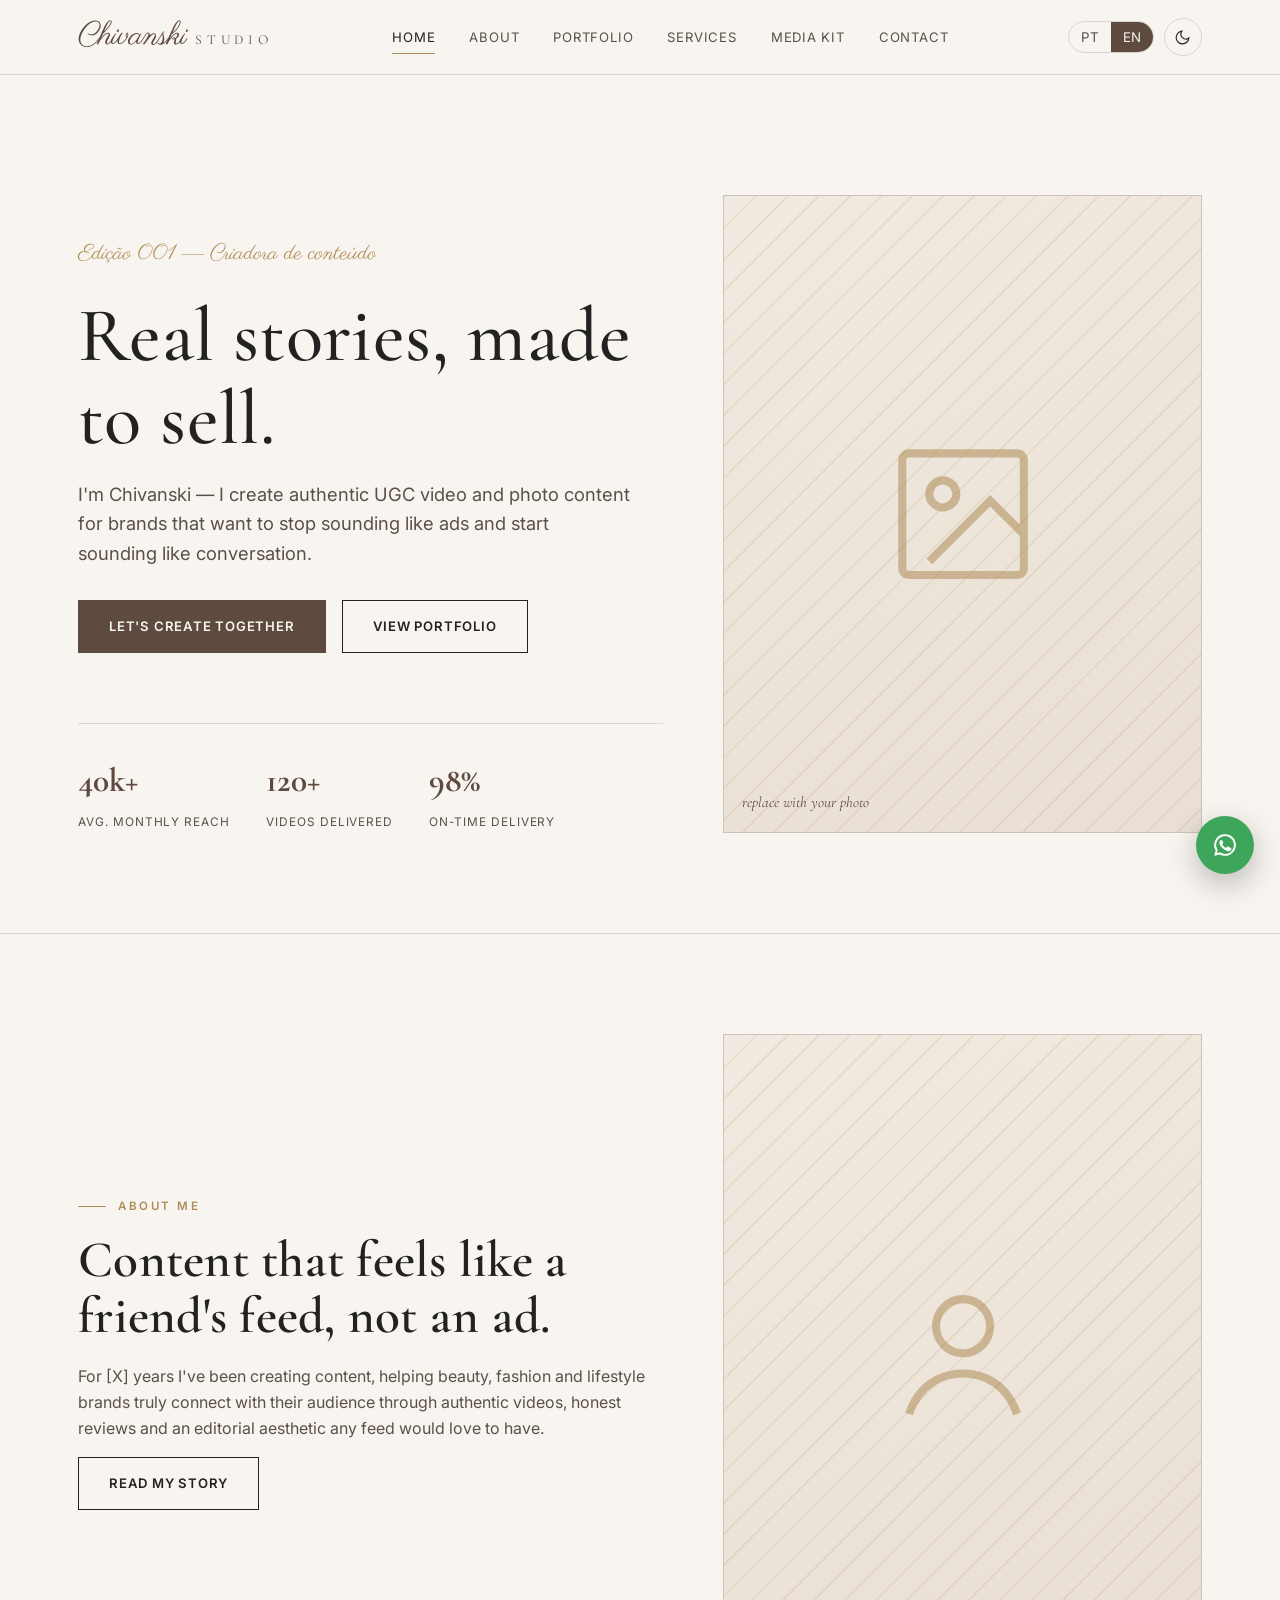
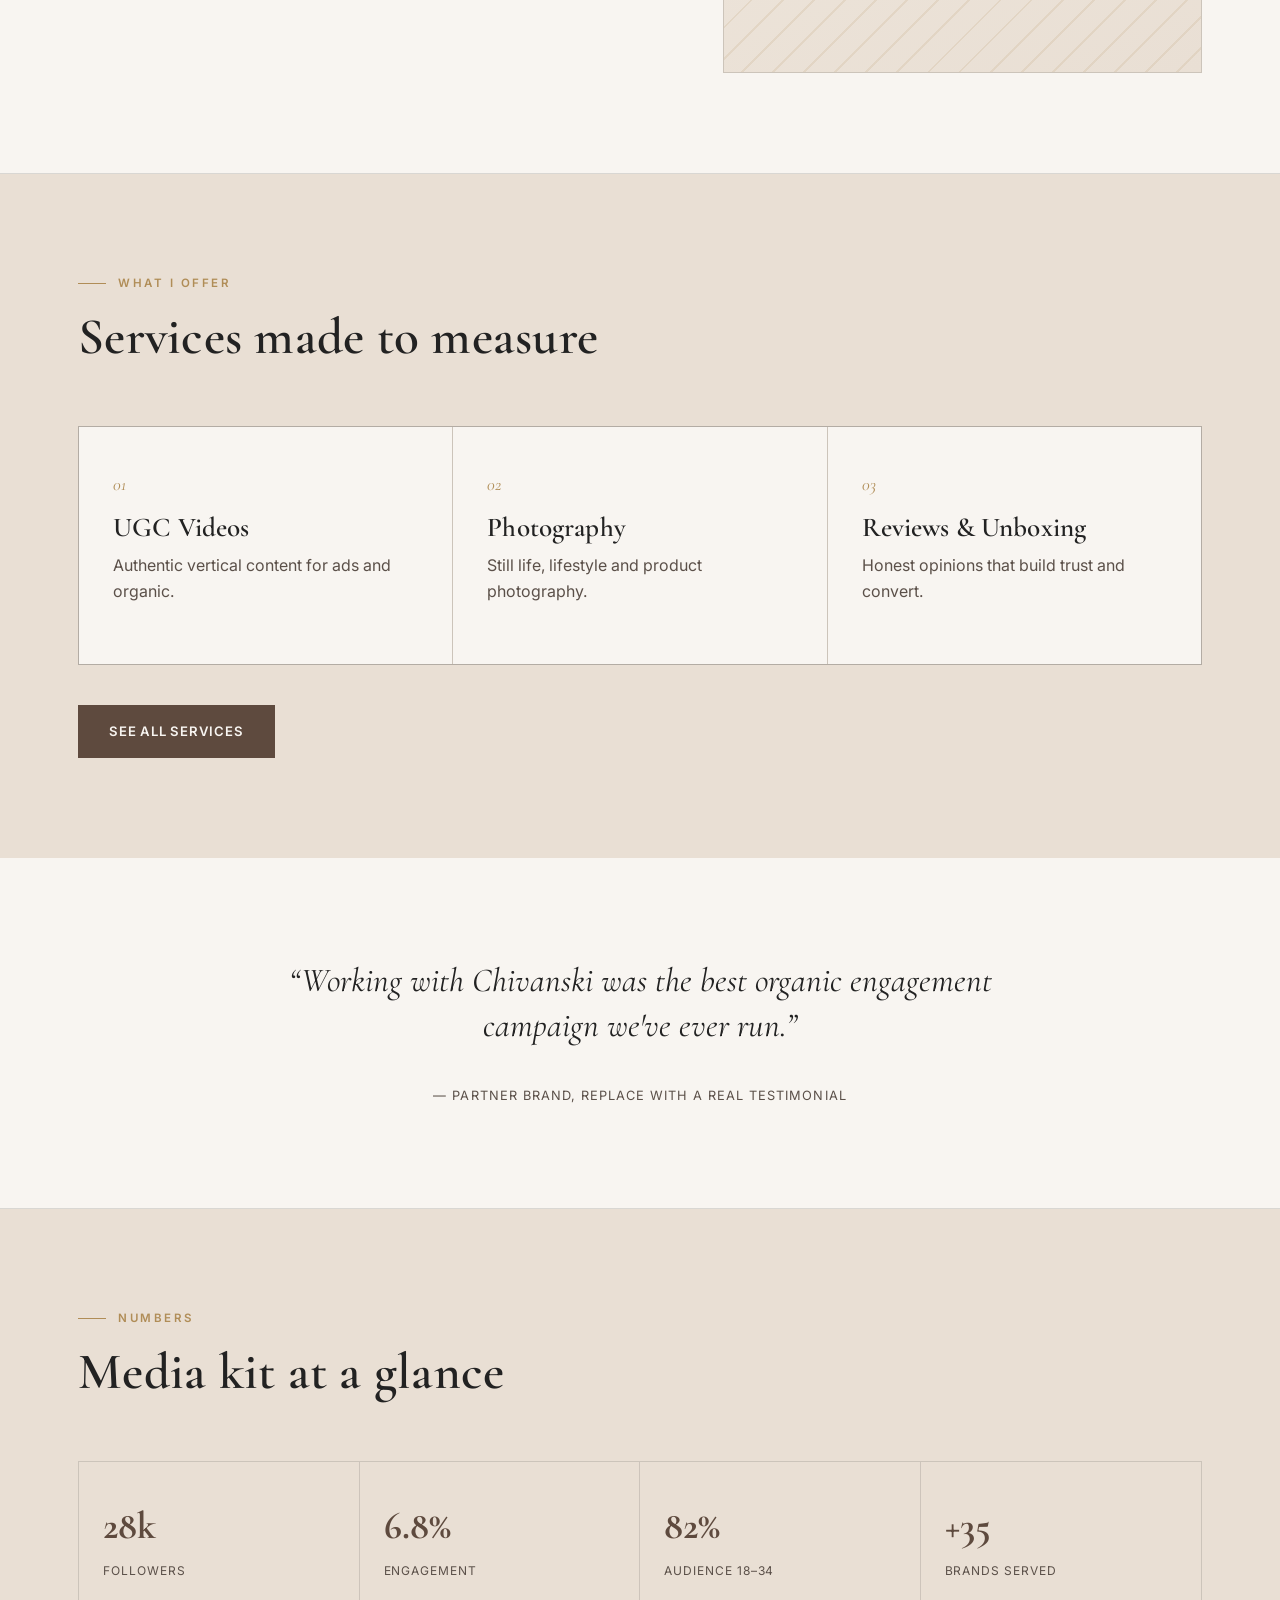
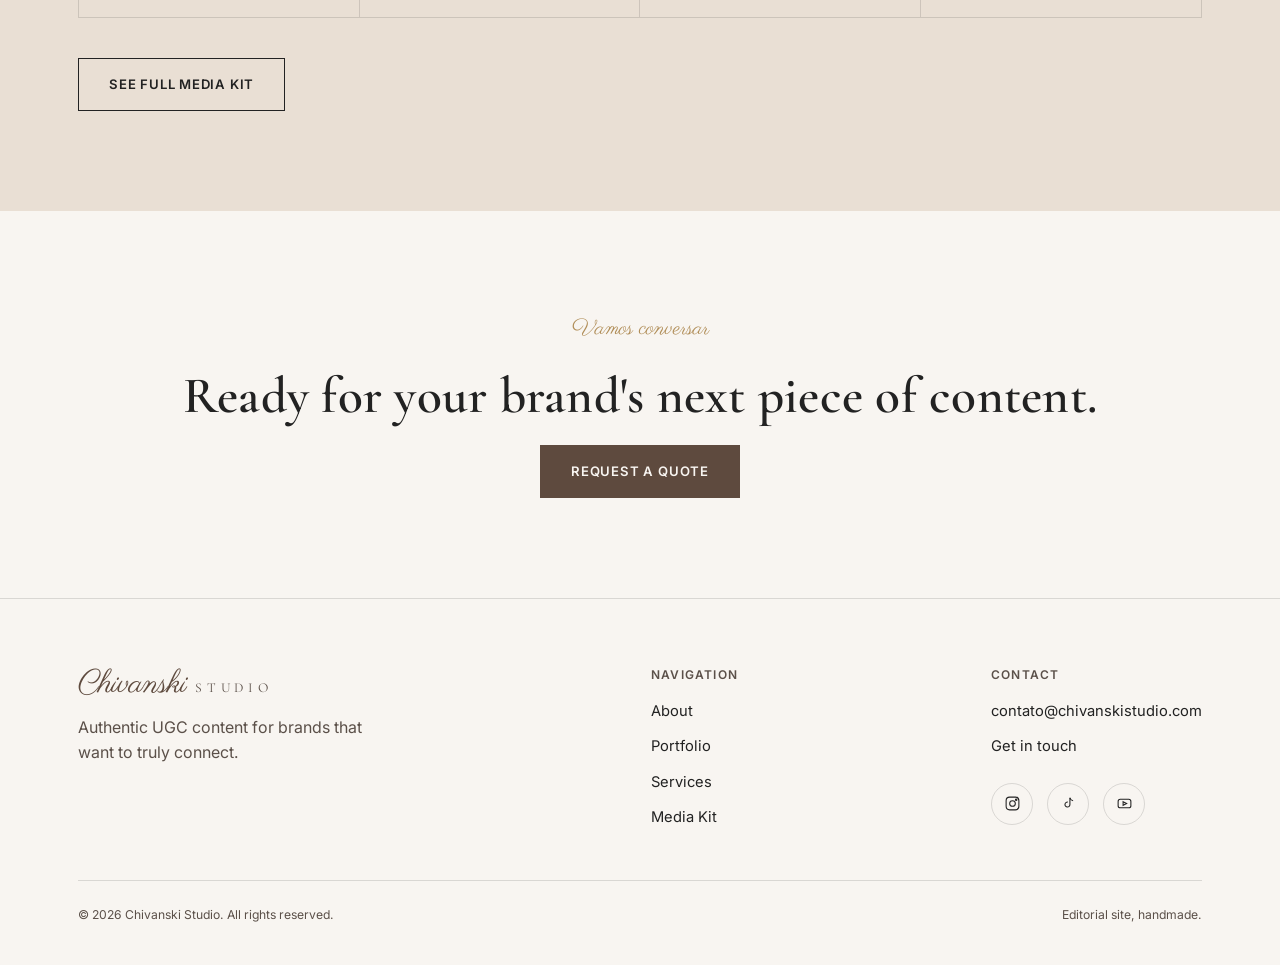
==== index.html @ 73b82c9f "mudanças" ====
<!DOCTYPE html>
<html lang="pt-BR">
<head>
<meta charset="UTF-8">
<meta name="viewport" content="width=device-width, initial-scale=1.0">
<title>Chivanski Studio — Conteúdo UGC autêntico para marcas</title>
<meta name="description" content="Chivanski Studio cria conteúdo UGC autêntico — vídeos, fotos e reviews — para marcas que querem se conectar de verdade com sua audiência.">
<meta name="theme-color" content="#5E4A3E">
<meta property="og:title" content="Chivanski Studio — Conteúdo UGC autêntico">
<meta property="og:description" content="Vídeos, fotos e reviews criados por Chivanski para marcas que querem autenticidade.">
<meta property="og:type" content="website">
<link rel="icon" href="data:,">
<link rel="preconnect" href="https://fonts.googleapis.com">
<link rel="stylesheet" href="css/style.css">
</head>
<body>

<header class="masthead">
  <div class="masthead-inner">
    <a href="index.html" class="logo">
      <span class="logo-script">Chivanski</span>
      <span class="logo-studio">Studio</span>
    </a>
    <nav class="nav-toc" aria-label="Navegação principal">
      <a href="index.html" aria-current="page" data-pt="Início" data-en="Home">Início</a>
      <a href="about.html" data-pt="Sobre" data-en="About">Sobre</a>
      <a href="portfolio.html" data-pt="Portfólio" data-en="Portfolio">Portfólio</a>
      <a href="services.html" data-pt="Serviços" data-en="Services">Serviços</a>
      <a href="media-kit.html" data-pt="Media Kit" data-en="Media Kit">Media Kit</a>
      <a href="contact.html" data-pt="Contato" data-en="Contact">Contato</a>
    </nav>
    <div class="nav-controls">
      <div class="lang-switch" aria-label="Idioma">
        <button data-lang="pt" class="active">PT</button>
        <button data-lang="en">EN</button>
      </div>
      <button class="icon-btn" data-theme-toggle aria-label="Alternar tema claro/escuro">
        <svg class="moon" viewBox="0 0 24 24" fill="none" stroke="currentColor" stroke-width="1.6"><path d="M21 12.8A9 9 0 1 1 11.2 3a7 7 0 0 0 9.8 9.8Z"/></svg>
        <svg class="sun" viewBox="0 0 24 24" fill="none" stroke="currentColor" stroke-width="1.6"><circle cx="12" cy="12" r="4.5"/><path d="M12 2v3M12 19v3M4.2 4.2l2.1 2.1M17.7 17.7l2.1 2.1M2 12h3M19 12h3M4.2 19.8l2.1-2.1M17.7 6.3l2.1-2.1"/></svg>
      </button>
      <button class="nav-burger" data-nav-burger aria-label="Abrir menu">
        <svg viewBox="0 0 24 24" fill="none" stroke="currentColor" stroke-width="1.8"><path d="M3 6h18M3 12h18M3 18h18"/></svg>
      </button>
    </div>
  </div>
</header>

<main>

  <!-- HERO -->
  <section class="hero">
    <div class="container hero-grid">
      <div>
        <p class="hero-kicker">Edição 001 — Criadora de conteúdo</p>
        <h1 data-pt="Histórias reais, feitas para vender." data-en="Real stories, made to sell.">Histórias reais,<br>feitas para vender.</h1>
        <p class="hero-lede" data-pt="Sou Chivanski — crio conteúdo UGC autêntico em vídeo e foto para marcas que querem parar de parecer propaganda e começar a parecer conversa." data-en="I'm Chivanski — I create authentic UGC video and photo content for brands that want to stop sounding like ads and start sounding like conversation.">Sou Chivanski — crio conteúdo UGC autêntico em vídeo e foto para marcas que querem parar de parecer propaganda e começar a parecer conversa.</p>
        <div class="hero-actions">
          <a href="contact.html" class="btn btn-primary" data-pt="Vamos criar juntos" data-en="Let's create together">Vamos criar juntos</a>
          <a href="portfolio.html" class="btn btn-ghost" data-pt="Ver portfólio" data-en="View portfolio">Ver portfólio</a>
        </div>
        <div class="hero-stats">
          <div><strong>40k+</strong><span data-pt="Alcance médio/mês" data-en="Avg. monthly reach">Alcance médio/mês</span></div>
          <div><strong>120+</strong><span data-pt="Vídeos entregues" data-en="Videos delivered">Vídeos entregues</span></div>
          <div><strong>98%</strong><span data-pt="Entregas no prazo" data-en="On-time delivery">Entregas no prazo</span></div>
        </div>
      </div>
      <div class="hero-frame reveal">
        <div class="placeholder-art">
          <svg viewBox="0 0 24 24" fill="none" stroke="currentColor" stroke-width="1.2"><rect x="3" y="3" width="18" height="18" rx="1"/><circle cx="9" cy="9" r="2"/><path d="m21 15-5-5-9 9"/></svg>
        </div>
        <span class="frame-tag" data-pt="substitua por sua foto" data-en="replace with your photo">substitua por sua foto</span>
      </div>
    </div>
  </section>

  <hr class="divider">

  <!-- SOBRE TEASER -->
  <section>
    <div class="container hero-grid" style="align-items:center;">
      <div class="hero-frame reveal" style="order:2;">
        <div class="placeholder-art">
          <svg viewBox="0 0 24 24" fill="none" stroke="currentColor" stroke-width="1.2"><circle cx="12" cy="8" r="4"/><path d="M4 21c1.5-4.5 5-6 8-6s6.5 1.5 8 6"/></svg>
        </div>
      </div>
      <div class="reveal">
        <p class="eyebrow" data-pt="Sobre mim" data-en="About me">Sobre mim</p>
        <h2 data-pt="Conteúdo que parece feed de amiga, não anúncio." data-en="Content that feels like a friend's feed, not an ad.">Conteúdo que parece<br>feed de amiga, não anúncio.</h2>
        <p data-pt="Há [X] anos criando conteúdo, já ajudei marcas de beleza, moda e lifestyle a se conectarem de verdade com sua audiência através de vídeos autênticos, review sincero e uma estética editorial que qualquer feed adoraria ter." data-en="For [X] years I've been creating content, helping beauty, fashion and lifestyle brands truly connect with their audience through authentic videos, honest reviews and an editorial aesthetic any feed would love to have.">Há [X] anos criando conteúdo, já ajudei marcas de beleza, moda e lifestyle a se conectarem de verdade com sua audiência através de vídeos autênticos, review sincero e uma estética editorial que qualquer feed adoraria ter.</p>
        <a href="about.html" class="btn btn-ghost" data-pt="Conheça minha história" data-en="Read my story">Conheça minha história</a>
      </div>
    </div>
  </section>

  <hr class="divider">

  <!-- SERVICES TEASER -->
  <section class="bg-surface">
    <div class="container">
      <div class="section-head reveal">
        <p class="eyebrow" data-pt="O que eu ofereço" data-en="What I offer">O que eu ofereço</p>
        <h2 data-pt="Serviços feitos sob medida" data-en="Services made to measure">Serviços feitos sob medida</h2>
      </div>
      <div class="grid-3 reveal">
        <div class="service-card">
          <span class="service-num">01</span>
          <h3 data-pt="Vídeos UGC" data-en="UGC Videos">Vídeos UGC</h3>
          <p data-pt="Conteúdo vertical autêntico para ads e orgânico." data-en="Authentic vertical content for ads and organic.">Conteúdo vertical autêntico para ads e orgânico.</p>
        </div>
        <div class="service-card">
          <span class="service-num">02</span>
          <h3 data-pt="Fotografia" data-en="Photography">Fotografia</h3>
          <p data-pt="Still life, lifestyle e still de produto." data-en="Still life, lifestyle and product photography.">Still life, lifestyle e still de produto.</p>
        </div>
        <div class="service-card">
          <span class="service-num">03</span>
          <h3 data-pt="Reviews & Unboxing" data-en="Reviews & Unboxing">Reviews & Unboxing</h3>
          <p data-pt="Opinião sincera que gera confiança e conversão." data-en="Honest opinions that build trust and convert.">Opinião sincera que gera confiança e conversão.</p>
        </div>
      </div>
      <div style="margin-top:40px;">
        <a href="services.html" class="btn btn-primary" data-pt="Ver todos os serviços" data-en="See all services">Ver todos os serviços</a>
      </div>
    </div>
  </section>

  <!-- PULL QUOTE -->
  <section>
    <div class="container pull-quote reveal">
      <p data-pt="“Trabalhar com a Chivanski foi a campanha com melhor engajamento orgânico que já tivemos.”" data-en="“Working with Chivanski was the best organic engagement campaign we've ever run.”">"Trabalhar com a Chivanski foi a campanha com melhor engajamento orgânico que já tivemos."</p>
      <cite data-pt="— Marca parceira, substituir por depoimento real" data-en="— Partner brand, replace with a real testimonial">— Marca parceira, substituir por depoimento real</cite>
    </div>
  </section>

  <hr class="divider">

  <!-- MEDIA KIT TEASER -->
  <section class="bg-surface">
    <div class="container">
      <div class="section-head reveal">
        <p class="eyebrow" data-pt="Números" data-en="Numbers">Números</p>
        <h2 data-pt="Media kit em resumo" data-en="Media kit at a glance">Media kit em resumo</h2>
      </div>
      <div class="stat-strip reveal">
        <div><strong>28k</strong><span data-pt="Seguidores" data-en="Followers">Seguidores</span></div>
        <div><strong>6.8%</strong><span data-pt="Engajamento" data-en="Engagement">Engajamento</span></div>
        <div><strong>82%</strong><span data-pt="Audiência 18–34" data-en="Audience 18–34">Audiência 18–34</span></div>
        <div><strong>+35</strong><span data-pt="Marcas atendidas" data-en="Brands served">Marcas atendidas</span></div>
      </div>
      <div style="margin-top:40px;">
        <a href="media-kit.html" class="btn btn-ghost" data-pt="Ver media kit completo" data-en="See full media kit">Ver media kit completo</a>
      </div>
    </div>
  </section>

  <!-- CTA FINAL -->
  <section>
    <div class="container" style="text-align:center;">
      <p class="hero-kicker" style="justify-content:center;display:block;">Vamos conversar</p>
      <h2 data-pt="Pronta para o próximo conteúdo da sua marca." data-en="Ready for your brand's next piece of content.">Pronta para o próximo<br>conteúdo da sua marca.</h2>
      <a href="contact.html" class="btn btn-primary" data-pt="Solicitar orçamento" data-en="Request a quote">Solicitar orçamento</a>
    </div>
  </section>

</main>

<footer class="colophon">
  <div class="container">
    <div class="colophon-top">
      <div>
        <a href="index.html" class="logo">
          <span class="logo-script">Chivanski</span>
          <span class="logo-studio">Studio</span>
        </a>
        <p style="max-width:32ch;margin-top:14px;" data-pt="Conteúdo UGC autêntico para marcas que querem se conectar de verdade." data-en="Authentic UGC content for brands that want to truly connect.">Conteúdo UGC autêntico para marcas que querem se conectar de verdade.</p>
      </div>
      <div>
        <h4 data-pt="Navegação" data-en="Navigation">Navegação</h4>
        <ul class="colophon-links">
          <li><a href="about.html" data-pt="Sobre" data-en="About">Sobre</a></li>
          <li><a href="portfolio.html" data-pt="Portfólio" data-en="Portfolio">Portfólio</a></li>
          <li><a href="services.html" data-pt="Serviços" data-en="Services">Serviços</a></li>
          <li><a href="media-kit.html" data-pt="Media Kit" data-en="Media Kit">Media Kit</a></li>
        </ul>
      </div>
      <div>
        <h4 data-pt="Contato" data-en="Contact">Contato</h4>
        <ul class="colophon-links">
          <li><a href="mailto:contato@chivanskistudio.com">contato@chivanskistudio.com</a></li>
          <li><a href="contact.html" data-pt="Fale comigo" data-en="Get in touch">Fale comigo</a></li>
        </ul>
        <div class="social-row">
          <a href="#" aria-label="Instagram" data-pt-placeholder="" ><svg viewBox="0 0 24 24" fill="none" stroke="currentColor" stroke-width="1.5"><rect x="3" y="3" width="18" height="18" rx="5"/><circle cx="12" cy="12" r="4"/><circle cx="17.2" cy="6.8" r="1"/></svg></a>
          <a href="#" aria-label="TikTok"><svg viewBox="0 0 24 24" fill="none" stroke="currentColor" stroke-width="1.5"><path d="M14 4v9.5a3.5 3.5 0 1 1-3-3.46"/><path d="M14 4c.6 2.2 2.3 3.7 4.5 4"/></svg></a>
          <a href="#" aria-label="YouTube"><svg viewBox="0 0 24 24" fill="none" stroke="currentColor" stroke-width="1.5"><rect x="3" y="6" width="18" height="12" rx="3"/><path d="m10 9.5 5 2.5-5 2.5Z"/></svg></a>
        </div>
      </div>
    </div>
    <div class="colophon-bottom">
      <span>© <span data-year>2026</span> Chivanski Studio. <span data-pt="Todos os direitos reservados." data-en="All rights reserved.">Todos os direitos reservados.</span></span>
      <span data-pt="Site editorial, feito à mão." data-en="Editorial site, handmade.">Site editorial, feito à mão.</span>
    </div>
  </div>
</footer>

<a class="wa-float" href="https://wa.me/5500000000000?text=Oi%20Chivanski!%20Vim%20do%20seu%20site%20e%20quero%20conversar%20sobre%20um%20projeto." target="_blank" rel="noopener" aria-label="WhatsApp">
  <svg viewBox="0 0 24 24" fill="currentColor"><path d="M12 2a10 10 0 0 0-8.6 15.1L2 22l5.1-1.3A10 10 0 1 0 12 2Zm0 18.2a8.2 8.2 0 0 1-4.2-1.2l-.3-.2-3 .8.8-2.9-.2-.3A8.2 8.2 0 1 1 12 20.2Zm4.5-6.1c-.2-.1-1.5-.7-1.7-.8-.2-.1-.4-.1-.6.1-.2.2-.6.8-.8 1-.1.2-.3.2-.6.1-.2-.1-1-.4-1.9-1.2-.7-.6-1.2-1.4-1.3-1.6-.1-.2 0-.4.1-.5.1-.1.2-.3.4-.4.1-.2.2-.3.2-.5.1-.2 0-.4 0-.5s-.6-1.4-.8-1.9c-.2-.5-.4-.4-.6-.4h-.5c-.2 0-.5.1-.7.3-.2.2-.9.9-.9 2.2s1 2.6 1.1 2.7c.1.2 2 3 4.7 4.2.7.3 1.2.5 1.6.6.7.2 1.3.2 1.8.1.5-.1 1.5-.6 1.7-1.2.2-.6.2-1.1.2-1.2-.1-.1-.3-.2-.5-.3Z"/></svg>
</a>

<script src="js/script.js"></script>
</body>
</html>
---- css/style.css ----
/* =========================================================
   CHIVANSKI STUDIO — Design System
   Editorial magazine aesthetic for a UGC creator portfolio
   ========================================================= */

@import url('https://fonts.googleapis.com/css2?family=Cormorant+Garamond:ital,wght@0,400;0,500;0,600;1,400;1,500&family=Inter:wght@400;500;600&family=Parisienne&display=swap');

:root{
  /* ---- Color tokens (light / default) ---- */
  --bg: #F8F5F1;
  --surface: #E9DFD4;
  --surface-2: #F1EAE0;
  --ink: #222222;
  --ink-soft: #5B5049;
  --brand: #5E4A3E;
  --accent: #B08D57;
  --accent-soft: rgba(176,141,87,.14);
  --line: rgba(34,34,34,.14);
  --shadow: 0 20px 60px rgba(34,24,15,.12);

  /* ---- Type ---- */
  --font-display: 'Cormorant Garamond', Georgia, serif;
  --font-body: 'Inter', -apple-system, sans-serif;
  --font-script: 'Parisienne', cursive;

  --radius: 2px;
  --container: 1180px;
}

[data-theme="dark"]{
  --bg: #1B1512;
  --surface: #271F1A;
  --surface-2: #2E241E;
  --ink: #F1EAE1;
  --ink-soft: #C9BDB1;
  --brand: #E9DFD4;
  --accent: #C9A46B;
  --accent-soft: rgba(201,164,107,.16);
  --line: rgba(241,234,225,.14);
  --shadow: 0 20px 60px rgba(0,0,0,.4);
}

@media (prefers-color-scheme: dark){
  :root:not([data-theme="light"]):not([data-theme="dark"]){
    --bg: #1B1512;
    --surface: #271F1A;
    --surface-2: #2E241E;
    --ink: #F1EAE1;
    --ink-soft: #C9BDB1;
    --brand: #E9DFD4;
    --accent: #C9A46B;
    --accent-soft: rgba(201,164,107,.16);
    --line: rgba(241,234,225,.14);
    --shadow: 0 20px 60px rgba(0,0,0,.4);
  }
}

*{ box-sizing:border-box; }
html{ scroll-behavior:smooth; }
body{
  margin:0;
  background:var(--bg);
  color:var(--ink);
  font-family:var(--font-body);
  font-size:16px;
  line-height:1.6;
  transition:background .4s ease, color .4s ease;
  -webkit-font-smoothing:antialiased;
}

img{ max-width:100%; display:block; }
a{ color:inherit; }
button{ font-family:inherit; }

.container{
  max-width:var(--container);
  margin:0 auto;
  padding:0 28px;
}

/* ---- Reduced motion ---- */
@media (prefers-reduced-motion: reduce){
  *{ animation-duration:.001ms !important; animation-iteration-count:1 !important; transition-duration:.001ms !important; scroll-behavior:auto !important; }
}

/* =============== Typography =============== */
h1,h2,h3,h4{
  font-family:var(--font-display);
  font-weight:600;
  line-height:1.08;
  margin:0 0 .4em;
  letter-spacing:.005em;
}
h1{ font-size:clamp(2.6rem,6vw,5.2rem); font-weight:500; }
h2{ font-size:clamp(2rem,4vw,3.2rem); }
h3{ font-size:clamp(1.3rem,2.4vw,1.7rem); }
p{ margin:0 0 1em; color:var(--ink-soft); }
.eyebrow{
  display:flex; align-items:center; gap:12px;
  font-family:var(--font-body);
  font-size:.72rem;
  letter-spacing:.22em;
  text-transform:uppercase;
  color:var(--accent);
  font-weight:600;
  margin-bottom:18px;
}
.eyebrow::before{ content:""; width:28px; height:1px; background:var(--accent); }
.folio{
  font-family:var(--font-display);
  font-style:italic;
  color:var(--ink-soft);
  font-size:1rem;
}

/* =============== Masthead / Header =============== */
.masthead{
  position:sticky; top:0; z-index:100;
  background:color-mix(in srgb, var(--bg) 88%, transparent);
  backdrop-filter:blur(10px);
  border-bottom:1px solid var(--line);
}
.masthead-inner{
  display:flex; align-items:center; justify-content:space-between;
  padding:18px 28px;
  max-width:var(--container); margin:0 auto;
}
.logo{
  display:flex; align-items:baseline; gap:8px; text-decoration:none; color:var(--ink);
}
.logo-script{ font-family:var(--font-script); font-size:2rem; color:var(--brand); line-height:1; }
.logo-studio{ font-family:var(--font-display); font-size:.85rem; letter-spacing:.35em; text-transform:uppercase; color:var(--ink-soft); }

.nav-toc{ display:flex; align-items:center; gap:34px; }
.nav-toc a{
  text-decoration:none; font-size:.82rem; letter-spacing:.06em; text-transform:uppercase;
  color:var(--ink-soft); position:relative; padding:4px 0;
  transition:color .25s ease;
}
.nav-toc a::after{
  content:""; position:absolute; left:0; right:0; bottom:-2px; height:1px;
  background:var(--accent); transform:scaleX(0); transform-origin:left; transition:transform .3s ease;
}
.nav-toc a:hover, .nav-toc a[aria-current="page"]{ color:var(--ink); }
.nav-toc a:hover::after, .nav-toc a[aria-current="page"]::after{ transform:scaleX(1); }

.nav-controls{ display:flex; align-items:center; gap:10px; }
.icon-btn{
  width:38px; height:38px; border-radius:50%; border:1px solid var(--line);
  background:transparent; color:var(--ink); display:flex; align-items:center; justify-content:center;
  cursor:pointer; transition:border-color .25s ease, background .25s ease, transform .25s ease;
}
.icon-btn:hover{ border-color:var(--accent); transform:translateY(-1px); }
.icon-btn svg{ width:17px; height:17px; }
.icon-btn .sun{ display:none; }
[data-theme="dark"] .icon-btn .moon{ display:none; }
[data-theme="dark"] .icon-btn .sun{ display:block; }

.lang-switch{
  display:flex; border:1px solid var(--line); border-radius:20px; overflow:hidden; font-size:.72rem; letter-spacing:.08em;
}
.lang-switch button{
  border:none; background:transparent; color:var(--ink-soft); padding:7px 12px; cursor:pointer;
  transition:background .25s ease, color .25s ease;
}
.lang-switch button.active{ background:var(--brand); color:var(--bg); }

.nav-burger{ display:none; }

/* =============== Buttons =============== */
.btn{
  display:inline-flex; align-items:center; gap:10px;
  font-family:var(--font-body); font-size:.82rem; letter-spacing:.06em; text-transform:uppercase; font-weight:600;
  padding:15px 30px; text-decoration:none; cursor:pointer; border:1px solid transparent;
  transition:transform .3s ease, background .3s ease, color .3s ease, border-color .3s ease;
}
.btn-primary{ background:var(--brand); color:var(--bg); }
.btn-primary:hover{ transform:translateY(-2px); background:var(--accent); }
.btn-ghost{ border-color:var(--ink); color:var(--ink); }
.btn-ghost:hover{ border-color:var(--accent); color:var(--accent); transform:translateY(-2px); }

/* =============== Hero =============== */
.hero{
  position:relative;
  padding:120px 0 100px;
  overflow:hidden;
}
.hero-grid{
  display:grid; grid-template-columns:1.1fr .9fr; gap:60px; align-items:end;
}
.hero-kicker{ font-family:var(--font-script); font-size:1.4rem; color:var(--accent); }
.hero h1{ margin-bottom:.25em; }
.hero-lede{ font-size:1.15rem; max-width:46ch; }
.hero-actions{ display:flex; gap:16px; margin-top:32px; flex-wrap:wrap; }

.hero-frame{
  position:relative; aspect-ratio:3/4; background:var(--surface);
  border:1px solid var(--line);
  display:flex; align-items:center; justify-content:center;
  overflow:hidden;
}
.hero-frame .frame-tag{
  position:absolute; bottom:18px; left:18px; font-family:var(--font-display); font-style:italic; color:var(--ink-soft); font-size:.95rem;
}
.placeholder-art{
  width:100%; height:100%;
  background:
    repeating-linear-gradient(135deg, var(--accent-soft) 0 2px, transparent 2px 22px),
    linear-gradient(160deg, var(--surface-2), var(--surface));
  display:flex; align-items:center; justify-content:center;
  color:var(--accent);
}
.placeholder-art svg{ width:34%; height:34%; opacity:.55; }

.hero-stats{
  display:flex; gap:36px; margin-top:70px; padding-top:30px; border-top:1px solid var(--line);
}
.hero-stats div{ }
.hero-stats strong{ display:block; font-family:var(--font-display); font-size:2.1rem; color:var(--brand); }
.hero-stats span{ font-size:.74rem; letter-spacing:.08em; text-transform:uppercase; color:var(--ink-soft); }

/* =============== Sections =============== */
section{ padding:100px 0; }
.section-head{ max-width:640px; margin-bottom:60px; }
.divider{ border:none; border-top:1px solid var(--line); margin:0; }
.bg-surface{ background:var(--surface); }

/* =============== Reveal on scroll =============== */
.reveal{ opacity:0; transform:translateY(24px); transition:opacity .8s ease, transform .8s ease; }
.reveal.is-visible{ opacity:1; transform:translateY(0); }

/* =============== Cards / Services =============== */
.grid-3{ display:grid; grid-template-columns:repeat(3,1fr); gap:1px; background:var(--line); border:1px solid var(--line); }
.service-card{
  background:var(--bg); padding:44px 34px; transition:background .3s ease;
}
.service-card:hover{ background:var(--surface); }
.service-num{ font-family:var(--font-display); font-style:italic; color:var(--accent); font-size:1.1rem; }
.service-card h3{ margin-top:14px; }
.service-list{ list-style:none; padding:0; margin:18px 0 0; font-size:.88rem; color:var(--ink-soft); }
.service-list li{ padding:6px 0; border-top:1px solid var(--line); }
.service-list li:first-child{ border-top:none; }

/* =============== Gallery (video) =============== */
.gallery-grid{ display:grid; grid-template-columns:repeat(3,1fr); gap:24px; }
.gallery-item{
  position:relative; aspect-ratio:9/16; overflow:hidden; cursor:pointer; border:1px solid var(--line);
  background:var(--surface);
}
.gallery-item .placeholder-art{ transition:transform .6s ease; }
.gallery-item:hover .placeholder-art{ transform:scale(1.06); }
.play-btn{
  position:absolute; inset:0; margin:auto; width:56px; height:56px; border-radius:50%;
  background:color-mix(in srgb, var(--bg) 85%, transparent); border:1px solid var(--line);
  display:flex; align-items:center; justify-content:center; transition:transform .3s ease, background .3s ease;
}
.gallery-item:hover .play-btn{ transform:scale(1.1); background:var(--accent); color:var(--bg); border-color:var(--accent); }
.gallery-caption{
  position:absolute; left:0; right:0; bottom:0; padding:14px 16px;
  background:linear-gradient(to top, rgba(0,0,0,.55), transparent);
  color:#F8F5F1; font-size:.78rem; letter-spacing:.04em;
}

/* Video modal */
.modal{
  position:fixed; inset:0; background:rgba(20,15,12,.9); display:none; align-items:center; justify-content:center;
  z-index:1000; padding:24px;
}
.modal.is-open{ display:flex; }
.modal-inner{ width:min(420px,100%); aspect-ratio:9/16; background:#000; position:relative; }
.modal-inner iframe, .modal-inner video{ width:100%; height:100%; border:0; }
.modal-close{
  position:absolute; top:-46px; right:0; background:none; border:none; color:#F8F5F1; cursor:pointer;
  font-family:var(--font-body); font-size:.8rem; letter-spacing:.1em; text-transform:uppercase;
}

/* =============== Flipbook (Portfolio) =============== */
.flipbook-wrap{
  display:flex; flex-direction:column; align-items:center; gap:28px;
}
.flipbook-stage{
  position:relative; width:100%; max-width:920px; aspect-ratio:16/10.5;
  perspective:2400px;
}
.flip-page{
  position:absolute; inset:0; background:var(--surface); border:1px solid var(--line);
  display:grid; grid-template-columns:1fr 1fr;
  box-shadow:var(--shadow);
  backface-visibility:hidden;
  transform-origin:left center;
  transition:transform .9s cubic-bezier(.65,0,.35,1);
}
.flip-page.turned{ transform:rotateY(-180deg); }
.flip-page .page-side{ padding:44px; display:flex; flex-direction:column; justify-content:center; }
.flip-page .page-side.left{ border-right:1px solid var(--line); }
.flip-page .page-media{ height:100%; }
.page-eyebrow{ font-family:var(--font-display); font-style:italic; color:var(--accent); margin-bottom:10px; }
.page-num{ position:absolute; bottom:16px; font-family:var(--font-display); font-style:italic; color:var(--ink-soft); font-size:.85rem; }
.page-num.pn-left{ left:20px; } .page-num.pn-right{ right:20px; }

.flip-controls{ display:flex; align-items:center; gap:22px; }
.flip-controls button{
  width:44px; height:44px; border-radius:50%; border:1px solid var(--line); background:transparent; color:var(--ink);
  cursor:pointer; display:flex; align-items:center; justify-content:center; transition:.25s ease;
}
.flip-controls button:hover{ border-color:var(--accent); color:var(--accent); }
.flip-controls button:disabled{ opacity:.3; cursor:default; }
.flip-index{ font-family:var(--font-display); font-style:italic; color:var(--ink-soft); min-width:70px; text-align:center; }

.pdf-note{
  margin-top:10px; font-size:.82rem; color:var(--ink-soft); text-align:center; max-width:520px;
}

/* =============== Media Kit =============== */
.stat-strip{ display:grid; grid-template-columns:repeat(4,1fr); border:1px solid var(--line); }
.stat-strip div{ padding:34px 24px; border-right:1px solid var(--line); }
.stat-strip div:last-child{ border-right:none; }
.stat-strip strong{ display:block; font-family:var(--font-display); font-size:2.4rem; color:var(--brand); }
.stat-strip span{ font-size:.75rem; text-transform:uppercase; letter-spacing:.08em; color:var(--ink-soft); }

.bar-chart{ display:flex; flex-direction:column; gap:16px; }
.bar-row{ display:grid; grid-template-columns:110px 1fr 46px; align-items:center; gap:14px; font-size:.82rem; }
.bar-track{ height:10px; background:var(--surface); position:relative; overflow:hidden; }
.bar-fill{ position:absolute; inset:0; width:0; background:var(--accent); transition:width 1.1s cubic-bezier(.4,0,.2,1); }

.brand-row{ display:flex; flex-wrap:wrap; gap:14px 40px; align-items:center; }
.brand-chip{
  font-family:var(--font-display); font-style:italic; font-size:1.2rem; color:var(--ink-soft); opacity:.8;
}

.kit-download{
  display:flex; align-items:center; justify-content:space-between; gap:24px; flex-wrap:wrap;
  padding:40px; border:1px solid var(--line); background:var(--surface);
}

/* =============== Contact =============== */
.contact-grid{ display:grid; grid-template-columns:1fr 1fr; gap:64px; }
.field{ margin-bottom:22px; }
.field label{ display:block; font-size:.75rem; letter-spacing:.08em; text-transform:uppercase; color:var(--ink-soft); margin-bottom:8px; }
.field input, .field select, .field textarea{
  width:100%; background:transparent; border:none; border-bottom:1px solid var(--line);
  padding:10px 2px; font-family:var(--font-body); font-size:1rem; color:var(--ink);
  transition:border-color .25s ease;
}
.field input:focus, .field select:focus, .field textarea:focus{ outline:none; border-color:var(--accent); }
.field textarea{ resize:vertical; min-height:110px; }
.form-note{ font-size:.78rem; color:var(--ink-soft); margin-top:6px; }
.form-status{ font-size:.85rem; margin-top:14px; min-height:1.2em; }

.contact-info-list{ list-style:none; padding:0; margin:0; }
.contact-info-list li{ display:flex; gap:16px; padding:20px 0; border-top:1px solid var(--line); align-items:flex-start; }
.contact-info-list li:first-child{ border-top:none; }
.contact-info-list .ico{ width:20px; height:20px; color:var(--accent); flex:none; margin-top:2px; }
.contact-info-list a{ text-decoration:none; }
.contact-info-list a:hover{ color:var(--accent); }

.social-row{ display:flex; gap:14px; margin-top:24px; }
.social-row a{
  width:42px; height:42px; border:1px solid var(--line); border-radius:50%; display:flex; align-items:center; justify-content:center;
  transition:.25s ease; text-decoration:none;
}
.social-row a:hover{ border-color:var(--accent); color:var(--accent); transform:translateY(-2px); }
.social-row svg{ width:17px; height:17px; }

/* =============== Testimonial / pull quote =============== */
.pull-quote{
  max-width:820px; margin:0 auto; text-align:center;
}
.pull-quote p{
  font-family:var(--font-display); font-style:italic; font-size:clamp(1.4rem,3vw,2.1rem); color:var(--ink); line-height:1.35;
}
.pull-quote cite{ font-style:normal; font-size:.8rem; letter-spacing:.08em; text-transform:uppercase; color:var(--ink-soft); }

/* =============== Footer / Colophon =============== */
.colophon{ padding:70px 0 40px; border-top:1px solid var(--line); }
.colophon-top{ display:flex; justify-content:space-between; flex-wrap:wrap; gap:40px; margin-bottom:50px; }
.colophon h4{ font-size:.75rem; letter-spacing:.1em; text-transform:uppercase; color:var(--ink-soft); margin-bottom:16px; font-family:var(--font-body); }
.colophon-links{ list-style:none; padding:0; margin:0; display:flex; flex-direction:column; gap:10px; }
.colophon-links a{ text-decoration:none; font-size:.92rem; }
.colophon-links a:hover{ color:var(--accent); }
.colophon-bottom{
  display:flex; justify-content:space-between; align-items:center; flex-wrap:wrap; gap:12px;
  padding-top:24px; border-top:1px solid var(--line); font-size:.76rem; color:var(--ink-soft);
}

/* =============== WhatsApp float =============== */
.wa-float{
  position:fixed; bottom:26px; right:26px; z-index:200;
  width:58px; height:58px; border-radius:50%; background:#3DA65B; color:#fff;
  display:flex; align-items:center; justify-content:center; text-decoration:none;
  box-shadow:0 10px 30px rgba(0,0,0,.25); transition:transform .3s ease;
}
.wa-float:hover{ transform:translateY(-3px) scale(1.04); }
.wa-float svg{ width:26px; height:26px; }

/* =============== Page header (inner pages) =============== */
.page-hero{ padding:150px 0 70px; }
.page-hero .eyebrow{ justify-content:flex-start; }

/* =============== Responsive =============== */
@media (max-width: 980px){
  .hero-grid{ grid-template-columns:1fr; }
  .grid-3{ grid-template-columns:1fr; }
  .gallery-grid{ grid-template-columns:repeat(2,1fr); }
  .stat-strip{ grid-template-columns:repeat(2,1fr); }
  .stat-strip div:nth-child(2){ border-right:none; }
  .contact-grid{ grid-template-columns:1fr; }
  .flip-page{ grid-template-columns:1fr; }
  .flip-page .page-side.left{ display:none; }
}

@media (max-width: 760px){
  .nav-toc{
    position:fixed; inset:0 0 0 auto; width:min(78vw,320px); background:var(--bg);
    flex-direction:column; align-items:flex-start; padding:110px 32px 32px; gap:26px;
    box-shadow:var(--shadow); transform:translateX(100%); transition:transform .4s ease;
  }
  .nav-toc.open{ transform:translateX(0); }
  .nav-burger{
    display:flex; width:38px; height:38px; border:1px solid var(--line); border-radius:50%; background:none;
    align-items:center; justify-content:center; cursor:pointer; z-index:200;
  }
  .nav-burger svg{ width:16px; height:16px; }
  .gallery-grid{ grid-template-columns:1fr 1fr; }
  .stat-strip{ grid-template-columns:1fr 1fr; }
  .wa-float{ width:52px; height:52px; bottom:18px; right:18px; }
}
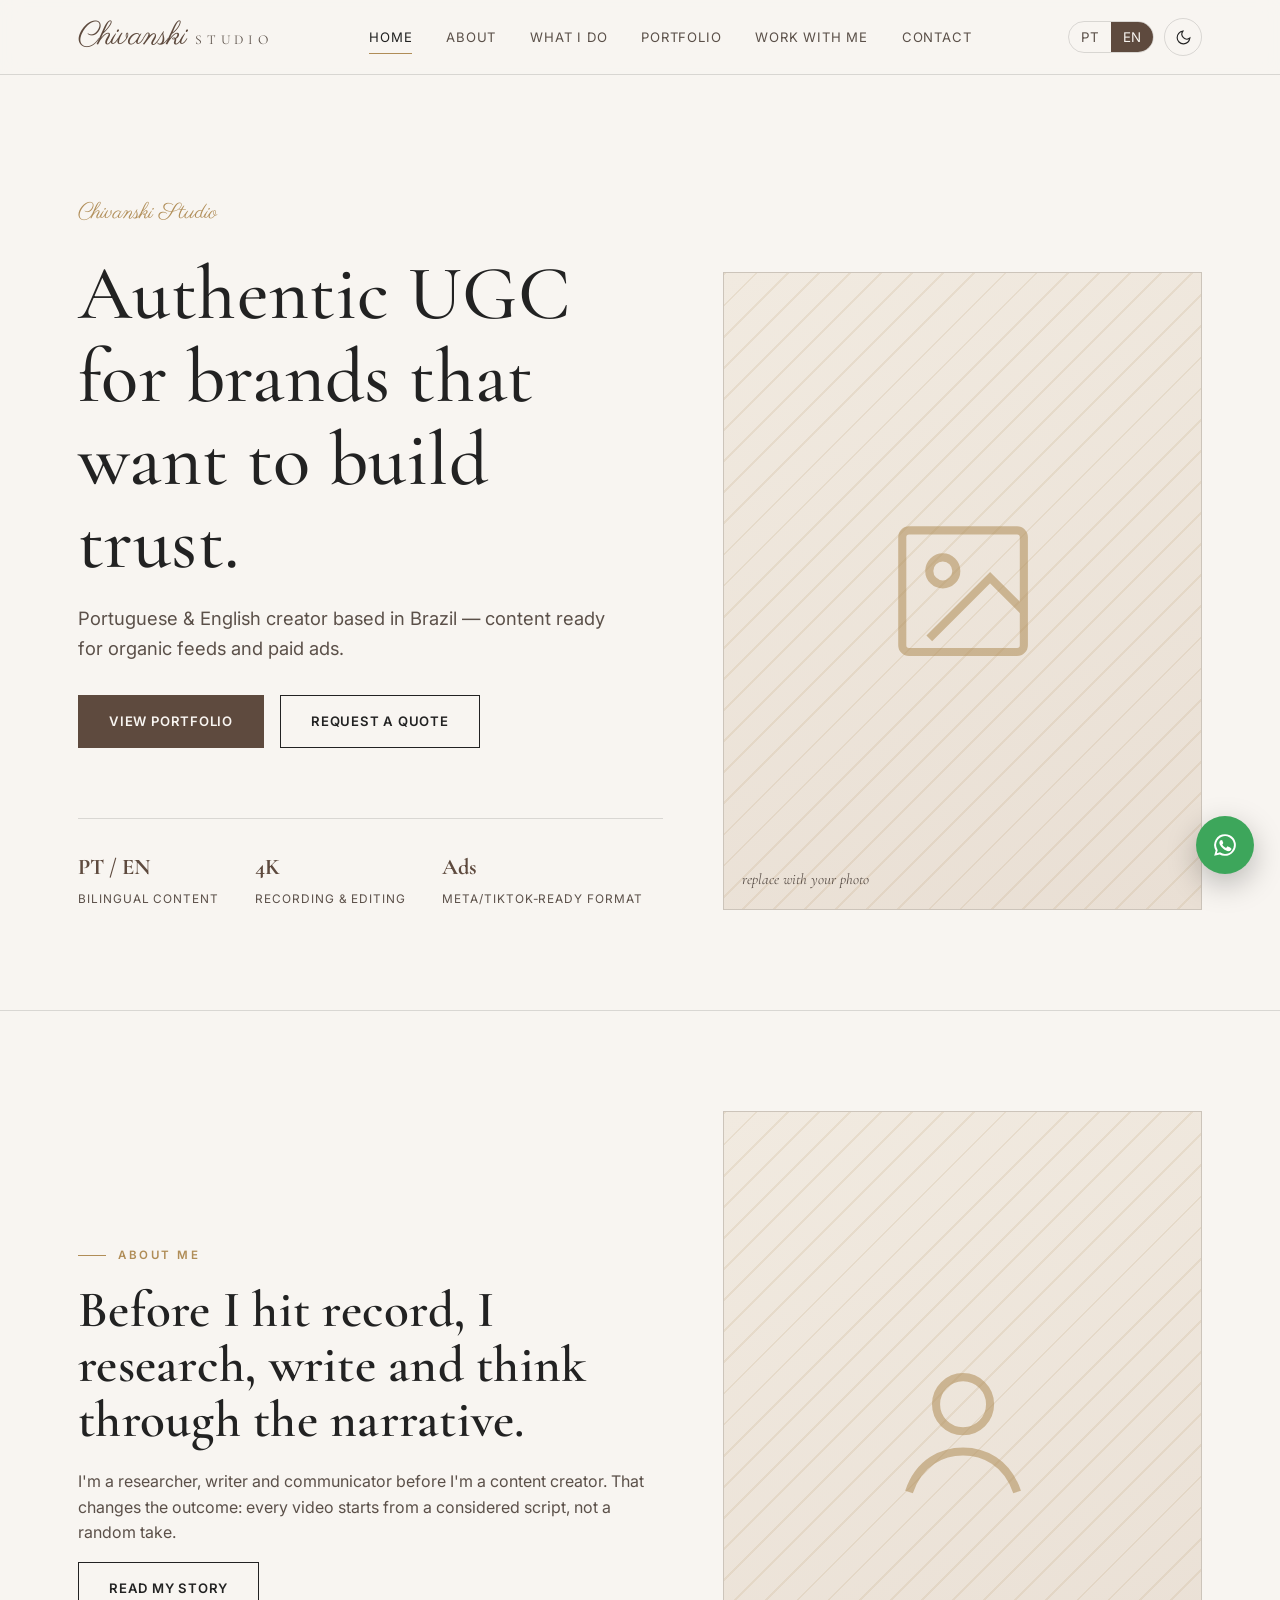
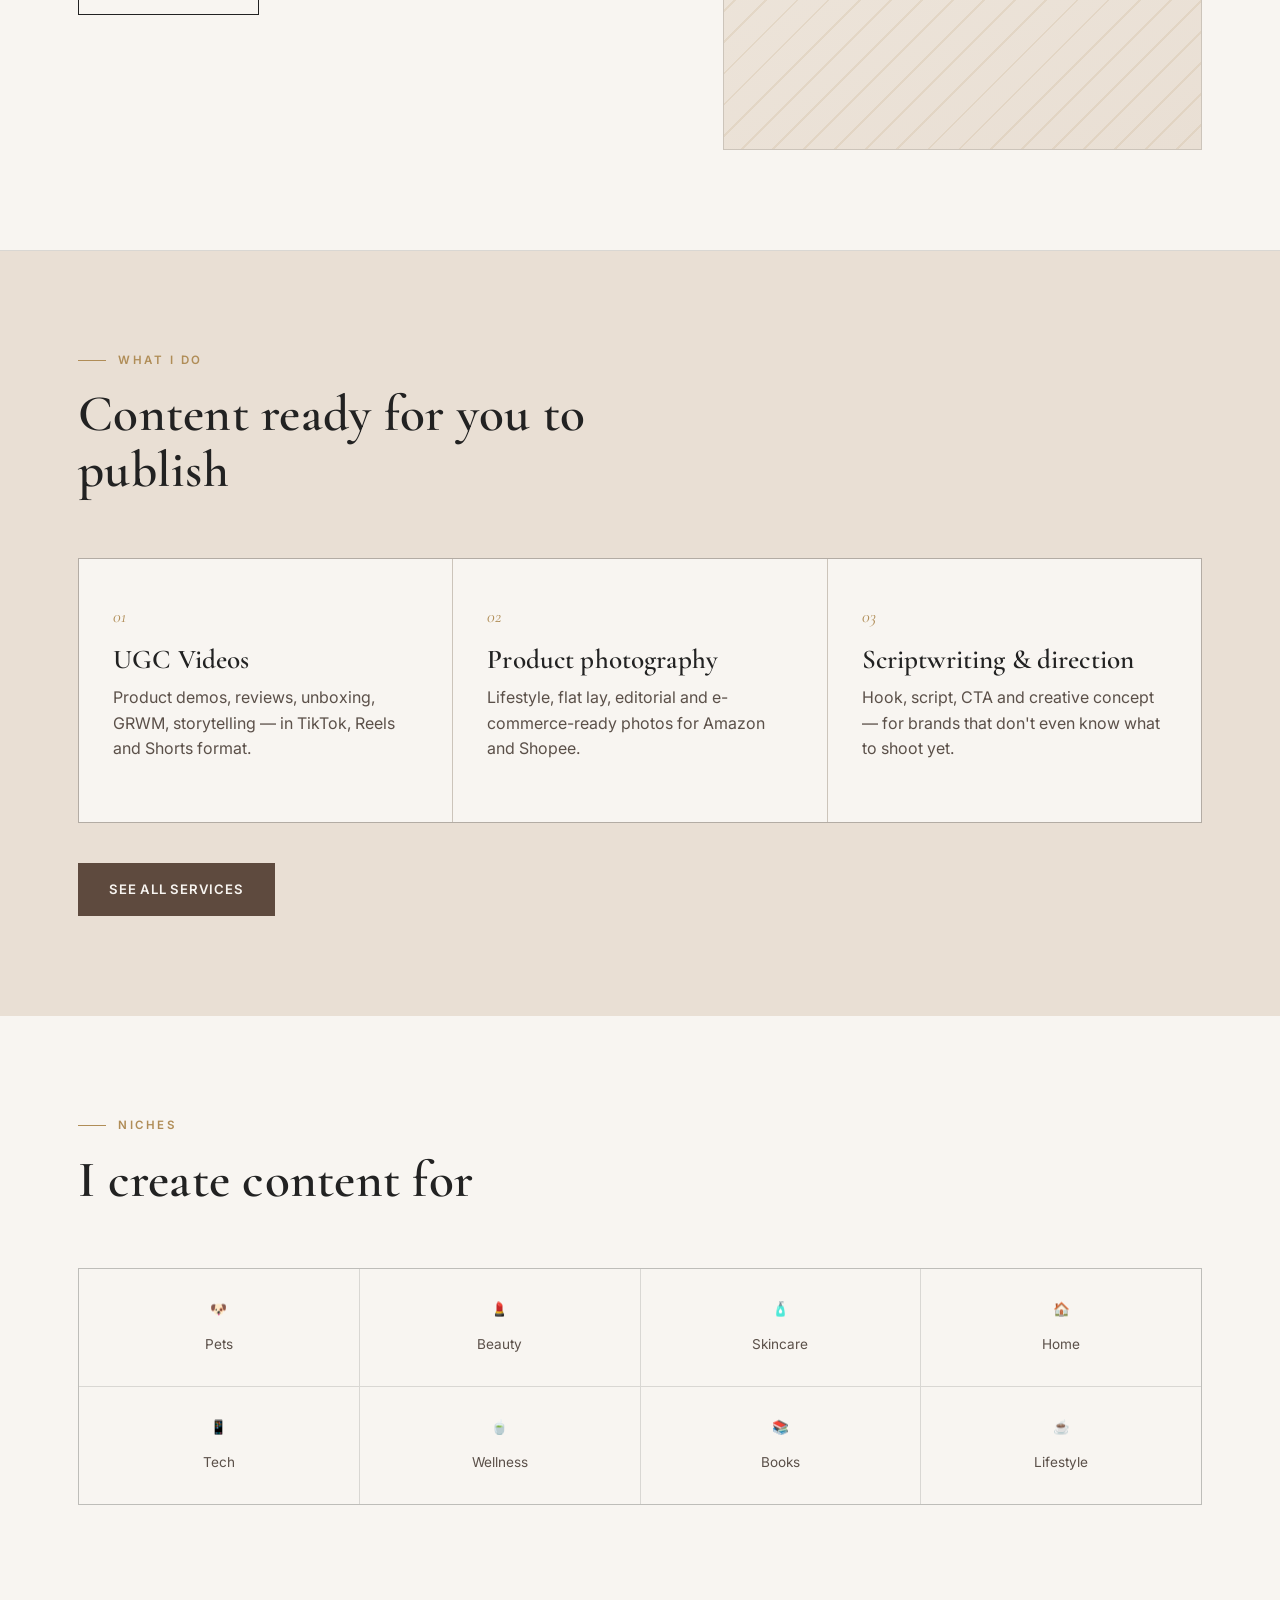
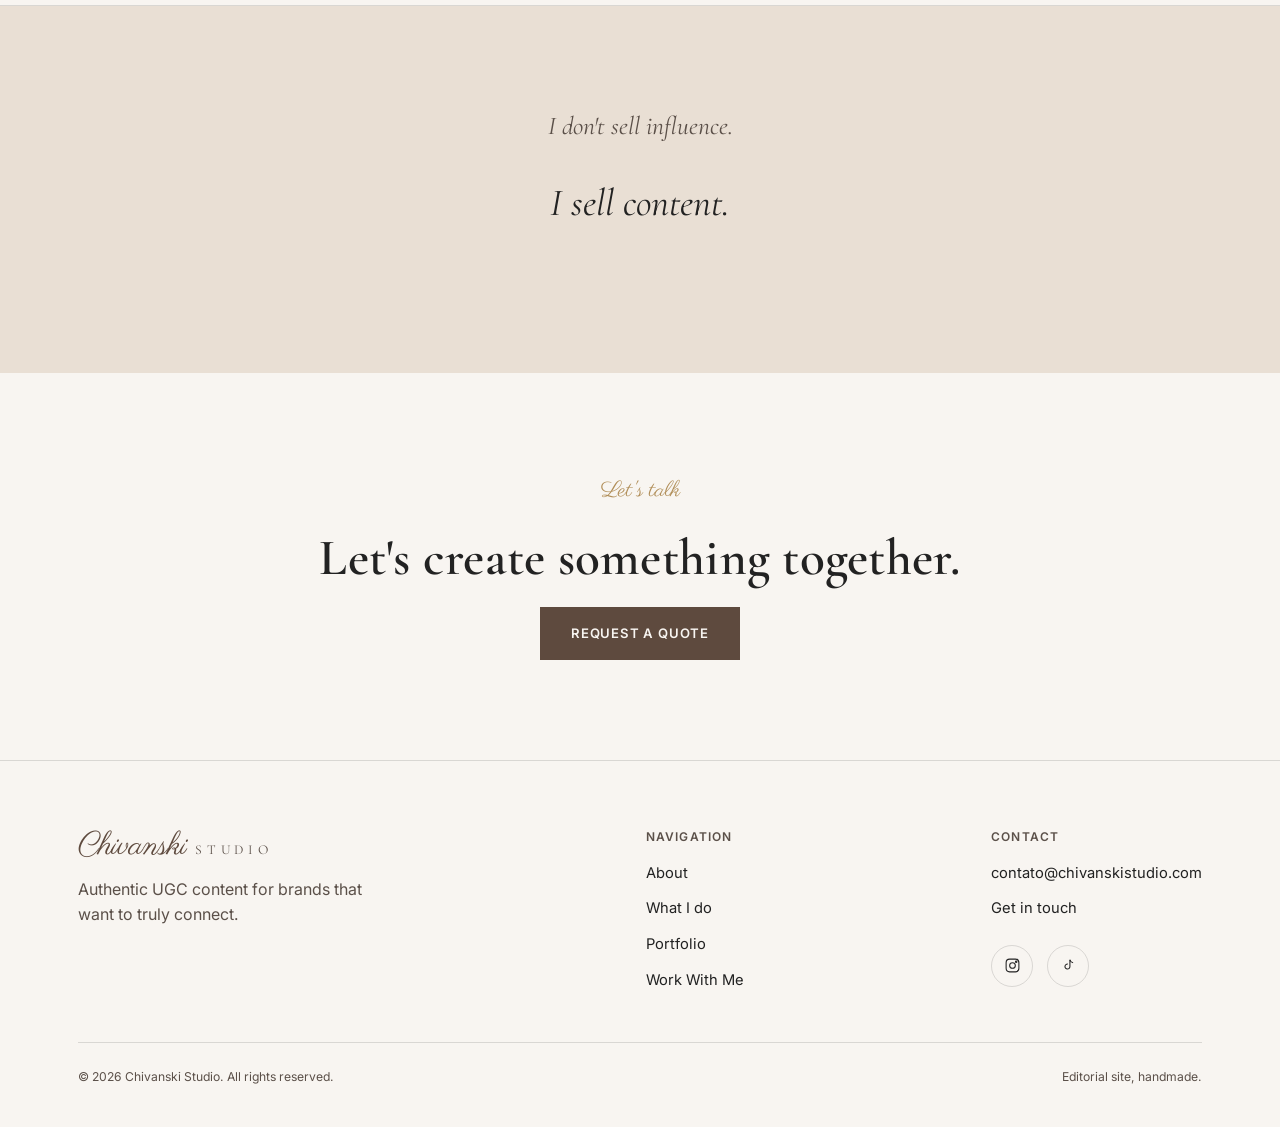
==== commit 5cdf7976: "Add files via upload" ====
--- a/index.html
+++ b/index.html
@@ -3,11 +3,11 @@
 <head>
 <meta charset="UTF-8">
 <meta name="viewport" content="width=device-width, initial-scale=1.0">
-<title>Chivanski Studio — Conteúdo UGC autêntico para marcas</title>
-<meta name="description" content="Chivanski Studio cria conteúdo UGC autêntico — vídeos, fotos e reviews — para marcas que querem se conectar de verdade com sua audiência.">
+<title>Chivanski Studio — UGC autêntico para marcas</title>
+<meta name="description" content="Chivanski Studio produz vídeos e fotos UGC autênticos para marcas publicarem em seus próprios canais — em português e inglês.">
 <meta name="theme-color" content="#5E4A3E">
-<meta property="og:title" content="Chivanski Studio — Conteúdo UGC autêntico">
-<meta property="og:description" content="Vídeos, fotos e reviews criados por Chivanski para marcas que querem autenticidade.">
+<meta property="og:title" content="Chivanski Studio — UGC autêntico para marcas">
+<meta property="og:description" content="Conteúdo UGC pronto para anúncios e redes, em português e inglês.">
 <meta property="og:type" content="website">
 <link rel="icon" href="data:,">
 <link rel="preconnect" href="https://fonts.googleapis.com">
@@ -24,9 +24,9 @@
     <nav class="nav-toc" aria-label="Navegação principal">
       <a href="index.html" aria-current="page" data-pt="Início" data-en="Home">Início</a>
       <a href="about.html" data-pt="Sobre" data-en="About">Sobre</a>
+      <a href="services.html" data-pt="O que eu faço" data-en="What I do">O que eu faço</a>
       <a href="portfolio.html" data-pt="Portfólio" data-en="Portfolio">Portfólio</a>
-      <a href="services.html" data-pt="Serviços" data-en="Services">Serviços</a>
-      <a href="media-kit.html" data-pt="Media Kit" data-en="Media Kit">Media Kit</a>
+      <a href="work-with-me.html" data-pt="Work With Me" data-en="Work With Me">Work With Me</a>
       <a href="contact.html" data-pt="Contato" data-en="Contact">Contato</a>
     </nav>
     <div class="nav-controls">
@@ -51,17 +51,17 @@
   <section class="hero">
     <div class="container hero-grid">
       <div>
-        <p class="hero-kicker">Edição 001 — Criadora de conteúdo</p>
-        <h1 data-pt="Histórias reais, feitas para vender." data-en="Real stories, made to sell.">Histórias reais,<br>feitas para vender.</h1>
-        <p class="hero-lede" data-pt="Sou Chivanski — crio conteúdo UGC autêntico em vídeo e foto para marcas que querem parar de parecer propaganda e começar a parecer conversa." data-en="I'm Chivanski — I create authentic UGC video and photo content for brands that want to stop sounding like ads and start sounding like conversation.">Sou Chivanski — crio conteúdo UGC autêntico em vídeo e foto para marcas que querem parar de parecer propaganda e começar a parecer conversa.</p>
+        <p class="hero-kicker">Chivanski Studio</p>
+        <h1 data-pt="UGC autêntico para marcas que querem construir confiança." data-en="Authentic UGC for brands that want to build trust.">UGC autêntico para marcas<br>que querem construir confiança.</h1>
+        <p class="hero-lede" data-pt="Criadora brasileira — conteúdo em português e inglês, pronto para redes orgânicas e anúncios." data-en="Portuguese & English creator based in Brazil — content ready for organic feeds and paid ads.">Criadora brasileira — conteúdo em português e inglês, pronto para redes orgânicas e anúncios.</p>
         <div class="hero-actions">
-          <a href="contact.html" class="btn btn-primary" data-pt="Vamos criar juntos" data-en="Let's create together">Vamos criar juntos</a>
-          <a href="portfolio.html" class="btn btn-ghost" data-pt="Ver portfólio" data-en="View portfolio">Ver portfólio</a>
+          <a href="portfolio.html" class="btn btn-primary" data-pt="Ver portfólio" data-en="View portfolio">Ver portfólio</a>
+          <a href="contact.html" class="btn btn-ghost" data-pt="Solicitar orçamento" data-en="Request a quote">Solicitar orçamento</a>
         </div>
         <div class="hero-stats">
-          <div><strong>40k+</strong><span data-pt="Alcance médio/mês" data-en="Avg. monthly reach">Alcance médio/mês</span></div>
-          <div><strong>120+</strong><span data-pt="Vídeos entregues" data-en="Videos delivered">Vídeos entregues</span></div>
-          <div><strong>98%</strong><span data-pt="Entregas no prazo" data-en="On-time delivery">Entregas no prazo</span></div>
+          <div><strong style="font-size:1.4rem;">PT / EN</strong><span data-pt="Conteúdo bilíngue" data-en="Bilingual content">Conteúdo bilíngue</span></div>
+          <div><strong style="font-size:1.4rem;">4K</strong><span data-pt="Gravação & edição" data-en="Recording & editing">Gravação & edição</span></div>
+          <div><strong style="font-size:1.4rem;">Ads</strong><span data-pt="Formato pronto pra Meta/TikTok" data-en="Meta/TikTok-ready format">Formato pronto pra Meta/TikTok</span></div>
         </div>
       </div>
       <div class="hero-frame reveal">
@@ -85,8 +85,8 @@
       </div>
       <div class="reveal">
         <p class="eyebrow" data-pt="Sobre mim" data-en="About me">Sobre mim</p>
-        <h2 data-pt="Conteúdo que parece feed de amiga, não anúncio." data-en="Content that feels like a friend's feed, not an ad.">Conteúdo que parece<br>feed de amiga, não anúncio.</h2>
-        <p data-pt="Há [X] anos criando conteúdo, já ajudei marcas de beleza, moda e lifestyle a se conectarem de verdade com sua audiência através de vídeos autênticos, review sincero e uma estética editorial que qualquer feed adoraria ter." data-en="For [X] years I've been creating content, helping beauty, fashion and lifestyle brands truly connect with their audience through authentic videos, honest reviews and an editorial aesthetic any feed would love to have.">Há [X] anos criando conteúdo, já ajudei marcas de beleza, moda e lifestyle a se conectarem de verdade com sua audiência através de vídeos autênticos, review sincero e uma estética editorial que qualquer feed adoraria ter.</p>
+        <h2 data-pt="Antes de gravar, eu escrevo, pesquiso e penso a narrativa." data-en="Before I hit record, I research, write and think through the narrative.">Antes de gravar, eu escrevo,<br>pesquiso e penso a narrativa.</h2>
+        <p data-pt="Sou pesquisadora, escritora e comunicadora — antes de ser criadora de conteúdo. Isso muda o resultado: cada vídeo nasce de um roteiro pensado, não de uma gravação aleatória." data-en="I'm a researcher, writer and communicator before I'm a content creator. That changes the outcome: every video starts from a considered script, not a random take.">Sou pesquisadora, escritora e comunicadora — antes de ser criadora de conteúdo. Isso muda o resultado: cada vídeo nasce de um roteiro pensado, não de uma gravação aleatória.</p>
         <a href="about.html" class="btn btn-ghost" data-pt="Conheça minha história" data-en="Read my story">Conheça minha história</a>
       </div>
     </div>
@@ -94,28 +94,28 @@
 
   <hr class="divider">
 
-  <!-- SERVICES TEASER -->
+  <!-- O QUE EU FAÇO TEASER -->
   <section class="bg-surface">
     <div class="container">
       <div class="section-head reveal">
-        <p class="eyebrow" data-pt="O que eu ofereço" data-en="What I offer">O que eu ofereço</p>
-        <h2 data-pt="Serviços feitos sob medida" data-en="Services made to measure">Serviços feitos sob medida</h2>
+        <p class="eyebrow" data-pt="O que eu faço" data-en="What I do">O que eu faço</p>
+        <h2 data-pt="Conteúdo pronto pra você publicar" data-en="Content ready for you to publish">Conteúdo pronto pra você publicar</h2>
       </div>
       <div class="grid-3 reveal">
         <div class="service-card">
           <span class="service-num">01</span>
           <h3 data-pt="Vídeos UGC" data-en="UGC Videos">Vídeos UGC</h3>
-          <p data-pt="Conteúdo vertical autêntico para ads e orgânico." data-en="Authentic vertical content for ads and organic.">Conteúdo vertical autêntico para ads e orgânico.</p>
+          <p data-pt="Product demos, reviews, unboxing, GRWM, storytelling — em formato TikTok, Reels e Shorts." data-en="Product demos, reviews, unboxing, GRWM, storytelling — in TikTok, Reels and Shorts format.">Product demos, reviews, unboxing, GRWM, storytelling — em formato TikTok, Reels e Shorts.</p>
         </div>
         <div class="service-card">
           <span class="service-num">02</span>
-          <h3 data-pt="Fotografia" data-en="Photography">Fotografia</h3>
-          <p data-pt="Still life, lifestyle e still de produto." data-en="Still life, lifestyle and product photography.">Still life, lifestyle e still de produto.</p>
+          <h3 data-pt="Fotografia de produto" data-en="Product photography">Fotografia de produto</h3>
+          <p data-pt="Lifestyle, flat lay, editorial e fotos prontas para e-commerce, Amazon e Shopee." data-en="Lifestyle, flat lay, editorial and e-commerce-ready photos for Amazon and Shopee.">Lifestyle, flat lay, editorial e fotos prontas para e-commerce, Amazon e Shopee.</p>
         </div>
         <div class="service-card">
           <span class="service-num">03</span>
-          <h3 data-pt="Reviews & Unboxing" data-en="Reviews & Unboxing">Reviews & Unboxing</h3>
-          <p data-pt="Opinião sincera que gera confiança e conversão." data-en="Honest opinions that build trust and convert.">Opinião sincera que gera confiança e conversão.</p>
+          <h3 data-pt="Roteiro & direção" data-en="Scriptwriting & direction">Roteiro & direção</h3>
+          <p data-pt="Gancho, roteiro, CTA e conceito criativo — pra marcas que não sabem nem o que gravar." data-en="Hook, script, CTA and creative concept — for brands that don't even know what to shoot yet.">Gancho, roteiro, CTA e conceito criativo — pra marcas que não sabem nem o que gravar.</p>
         </div>
       </div>
       <div style="margin-top:40px;">
@@ -124,40 +124,41 @@
     </div>
   </section>
 
-  <!-- PULL QUOTE -->
+  <!-- NICHOS -->
   <section>
-    <div class="container pull-quote reveal">
-      <p data-pt="“Trabalhar com a Chivanski foi a campanha com melhor engajamento orgânico que já tivemos.”" data-en="“Working with Chivanski was the best organic engagement campaign we've ever run.”">"Trabalhar com a Chivanski foi a campanha com melhor engajamento orgânico que já tivemos."</p>
-      <cite data-pt="— Marca parceira, substituir por depoimento real" data-en="— Partner brand, replace with a real testimonial">— Marca parceira, substituir por depoimento real</cite>
-    </div>
-  </section>
-
-  <hr class="divider">
-
-  <!-- MEDIA KIT TEASER -->
-  <section class="bg-surface">
     <div class="container">
       <div class="section-head reveal">
-        <p class="eyebrow" data-pt="Números" data-en="Numbers">Números</p>
-        <h2 data-pt="Media kit em resumo" data-en="Media kit at a glance">Media kit em resumo</h2>
-      </div>
-      <div class="stat-strip reveal">
-        <div><strong>28k</strong><span data-pt="Seguidores" data-en="Followers">Seguidores</span></div>
-        <div><strong>6.8%</strong><span data-pt="Engajamento" data-en="Engagement">Engajamento</span></div>
-        <div><strong>82%</strong><span data-pt="Audiência 18–34" data-en="Audience 18–34">Audiência 18–34</span></div>
-        <div><strong>+35</strong><span data-pt="Marcas atendidas" data-en="Brands served">Marcas atendidas</span></div>
-      </div>
-      <div style="margin-top:40px;">
-        <a href="media-kit.html" class="btn btn-ghost" data-pt="Ver media kit completo" data-en="See full media kit">Ver media kit completo</a>
-      </div>
+        <p class="eyebrow" data-pt="Nichos" data-en="Niches">Nichos</p>
+        <h2 data-pt="Crio conteúdo para" data-en="I create content for">Crio conteúdo para</h2>
+      </div>
+      <div class="niche-grid reveal">
+        <div class="niche-card"><span class="niche-emoji">🐶</span><span data-pt="Pets" data-en="Pets">Pets</span></div>
+        <div class="niche-card"><span class="niche-emoji">💄</span><span data-pt="Beleza" data-en="Beauty">Beleza</span></div>
+        <div class="niche-card"><span class="niche-emoji">🧴</span><span data-pt="Skincare" data-en="Skincare">Skincare</span></div>
+        <div class="niche-card"><span class="niche-emoji">🏠</span><span data-pt="Casa" data-en="Home">Casa</span></div>
+        <div class="niche-card"><span class="niche-emoji">📱</span><span data-pt="Tech" data-en="Tech">Tech</span></div>
+        <div class="niche-card"><span class="niche-emoji">🍵</span><span data-pt="Wellness" data-en="Wellness">Wellness</span></div>
+        <div class="niche-card"><span class="niche-emoji">📚</span><span data-pt="Livros" data-en="Books">Livros</span></div>
+        <div class="niche-card"><span class="niche-emoji">☕</span><span data-pt="Lifestyle" data-en="Lifestyle">Lifestyle</span></div>
+      </div>
+    </div>
+  </section>
+
+  <hr class="divider">
+
+  <!-- MANIFESTO -->
+  <section class="bg-surface">
+    <div class="container manifesto reveal">
+      <p class="not" data-pt="Eu não vendo influência." data-en="I don't sell influence.">Eu não vendo influência.</p>
+      <p class="yes" data-pt="Eu vendo conteúdo." data-en="I sell content.">Eu vendo conteúdo.</p>
     </div>
   </section>
 
   <!-- CTA FINAL -->
   <section>
     <div class="container" style="text-align:center;">
-      <p class="hero-kicker" style="justify-content:center;display:block;">Vamos conversar</p>
-      <h2 data-pt="Pronta para o próximo conteúdo da sua marca." data-en="Ready for your brand's next piece of content.">Pronta para o próximo<br>conteúdo da sua marca.</h2>
+      <p class="hero-kicker" style="justify-content:center;display:block;" data-pt="Vamos conversar" data-en="Let's talk">Vamos conversar</p>
+      <h2 data-pt="Vamos criar algo juntos." data-en="Let's create something together.">Vamos criar algo juntos.</h2>
       <a href="contact.html" class="btn btn-primary" data-pt="Solicitar orçamento" data-en="Request a quote">Solicitar orçamento</a>
     </div>
   </section>
@@ -178,9 +179,9 @@
         <h4 data-pt="Navegação" data-en="Navigation">Navegação</h4>
         <ul class="colophon-links">
           <li><a href="about.html" data-pt="Sobre" data-en="About">Sobre</a></li>
+          <li><a href="services.html" data-pt="O que eu faço" data-en="What I do">O que eu faço</a></li>
           <li><a href="portfolio.html" data-pt="Portfólio" data-en="Portfolio">Portfólio</a></li>
-          <li><a href="services.html" data-pt="Serviços" data-en="Services">Serviços</a></li>
-          <li><a href="media-kit.html" data-pt="Media Kit" data-en="Media Kit">Media Kit</a></li>
+          <li><a href="work-with-me.html" data-pt="Work With Me" data-en="Work With Me">Work With Me</a></li>
         </ul>
       </div>
       <div>
@@ -190,9 +191,8 @@
           <li><a href="contact.html" data-pt="Fale comigo" data-en="Get in touch">Fale comigo</a></li>
         </ul>
         <div class="social-row">
-          <a href="#" aria-label="Instagram" data-pt-placeholder="" ><svg viewBox="0 0 24 24" fill="none" stroke="currentColor" stroke-width="1.5"><rect x="3" y="3" width="18" height="18" rx="5"/><circle cx="12" cy="12" r="4"/><circle cx="17.2" cy="6.8" r="1"/></svg></a>
+          <a href="#" aria-label="Instagram"><svg viewBox="0 0 24 24" fill="none" stroke="currentColor" stroke-width="1.5"><rect x="3" y="3" width="18" height="18" rx="5"/><circle cx="12" cy="12" r="4"/><circle cx="17.2" cy="6.8" r="1"/></svg></a>
           <a href="#" aria-label="TikTok"><svg viewBox="0 0 24 24" fill="none" stroke="currentColor" stroke-width="1.5"><path d="M14 4v9.5a3.5 3.5 0 1 1-3-3.46"/><path d="M14 4c.6 2.2 2.3 3.7 4.5 4"/></svg></a>
-          <a href="#" aria-label="YouTube"><svg viewBox="0 0 24 24" fill="none" stroke="currentColor" stroke-width="1.5"><rect x="3" y="6" width="18" height="12" rx="3"/><path d="m10 9.5 5 2.5-5 2.5Z"/></svg></a>
         </div>
       </div>
     </div>
--- a/css/style.css
+++ b/css/style.css
@@ -382,6 +382,72 @@
   display:flex; justify-content:space-between; align-items:center; flex-wrap:wrap; gap:12px;
   padding-top:24px; border-top:1px solid var(--line); font-size:.76rem; color:var(--ink-soft);
 }
+
+/* =============== Niches =============== */
+.niche-grid{ display:grid; grid-template-columns:repeat(4,1fr); gap:1px; background:var(--line); border:1px solid var(--line); }
+.niche-card{
+  background:var(--bg); padding:30px 20px; text-align:center; transition:background .3s ease;
+}
+.niche-card:hover{ background:var(--surface); }
+.niche-emoji{ font-size:1.8rem; display:block; margin-bottom:10px; }
+.niche-card span{ font-size:.85rem; color:var(--ink-soft); }
+
+/* =============== Process timeline =============== */
+.process-flow{ display:flex; align-items:flex-start; gap:0; overflow-x:auto; padding-bottom:8px; }
+.process-step{ flex:1 0 150px; text-align:center; position:relative; padding:0 10px; }
+.process-step .service-num{ display:block; margin-bottom:14px; }
+.process-step h4{ font-family:var(--font-display); font-weight:600; font-size:1.15rem; margin:0 0 6px; }
+.process-step p{ font-size:.82rem; margin:0; }
+.process-connector{
+  flex:0 0 auto; width:40px; display:flex; align-items:center; justify-content:center; padding-top:6px; color:var(--accent);
+}
+.process-connector svg{ width:22px; height:22px; }
+
+/* =============== Included checklist =============== */
+.included-grid{ display:grid; grid-template-columns:repeat(3,1fr); gap:16px 32px; }
+.included-item{ display:flex; align-items:center; gap:12px; font-size:.95rem; }
+.included-item svg{ width:18px; height:18px; color:var(--accent); flex:none; }
+
+/* =============== FAQ (details/summary) =============== */
+.faq-list{ border-top:1px solid var(--line); }
+.faq-item{ border-bottom:1px solid var(--line); padding:6px 0; }
+.faq-item summary{
+  cursor:pointer; list-style:none; display:flex; justify-content:space-between; align-items:center;
+  padding:18px 2px; font-family:var(--font-display); font-size:1.15rem; font-weight:600;
+}
+.faq-item summary::-webkit-details-marker{ display:none; }
+.faq-item summary .faq-plus{ flex:none; width:20px; height:20px; position:relative; }
+.faq-item summary .faq-plus::before, .faq-item summary .faq-plus::after{
+  content:""; position:absolute; background:var(--accent); top:50%; left:50%; transform:translate(-50%,-50%);
+}
+.faq-item summary .faq-plus::before{ width:14px; height:1.5px; }
+.faq-item summary .faq-plus::after{ width:1.5px; height:14px; transition:transform .25s ease; }
+.faq-item[open] summary .faq-plus::after{ transform:translate(-50%,-50%) rotate(90deg) scaleY(0); }
+.faq-item p{ padding-bottom:18px; margin:0; max-width:65ch; }
+
+/* =============== Background / experience list =============== */
+.background-list{ list-style:none; padding:0; margin:0; border-top:1px solid var(--line); }
+.background-list li{
+  display:grid; grid-template-columns:110px 1fr; gap:24px; padding:26px 0; border-bottom:1px solid var(--line);
+}
+.background-list .bg-tag{ font-family:var(--font-display); font-style:italic; color:var(--accent); }
+.background-list h4{ margin:0 0 6px; font-family:var(--font-display); font-size:1.2rem; }
+.background-list p{ margin:0; font-size:.92rem; }
+
+/* =============== Manifesto quote =============== */
+.manifesto{ max-width:760px; margin:0 auto; text-align:center; }
+.manifesto .not{ font-family:var(--font-display); font-style:italic; font-size:clamp(1.2rem,2.6vw,1.6rem); color:var(--ink-soft); }
+.manifesto .yes{ font-family:var(--font-display); font-style:italic; font-size:clamp(1.6rem,3.4vw,2.4rem); color:var(--ink); margin-top:6px; }
+
+/* =============== Portfolio filter =============== */
+.filter-row{ display:flex; flex-wrap:wrap; gap:10px; margin-bottom:36px; }
+.filter-btn{
+  border:1px solid var(--line); background:transparent; color:var(--ink-soft); padding:9px 18px; border-radius:20px;
+  font-size:.78rem; letter-spacing:.04em; cursor:pointer; transition:.25s ease;
+}
+.filter-btn:hover{ border-color:var(--accent); color:var(--ink); }
+.filter-btn.active{ background:var(--brand); border-color:var(--brand); color:var(--bg); }
+.gallery-item.is-hidden{ display:none; }
 
 /* =============== WhatsApp float =============== */
 .wa-float{
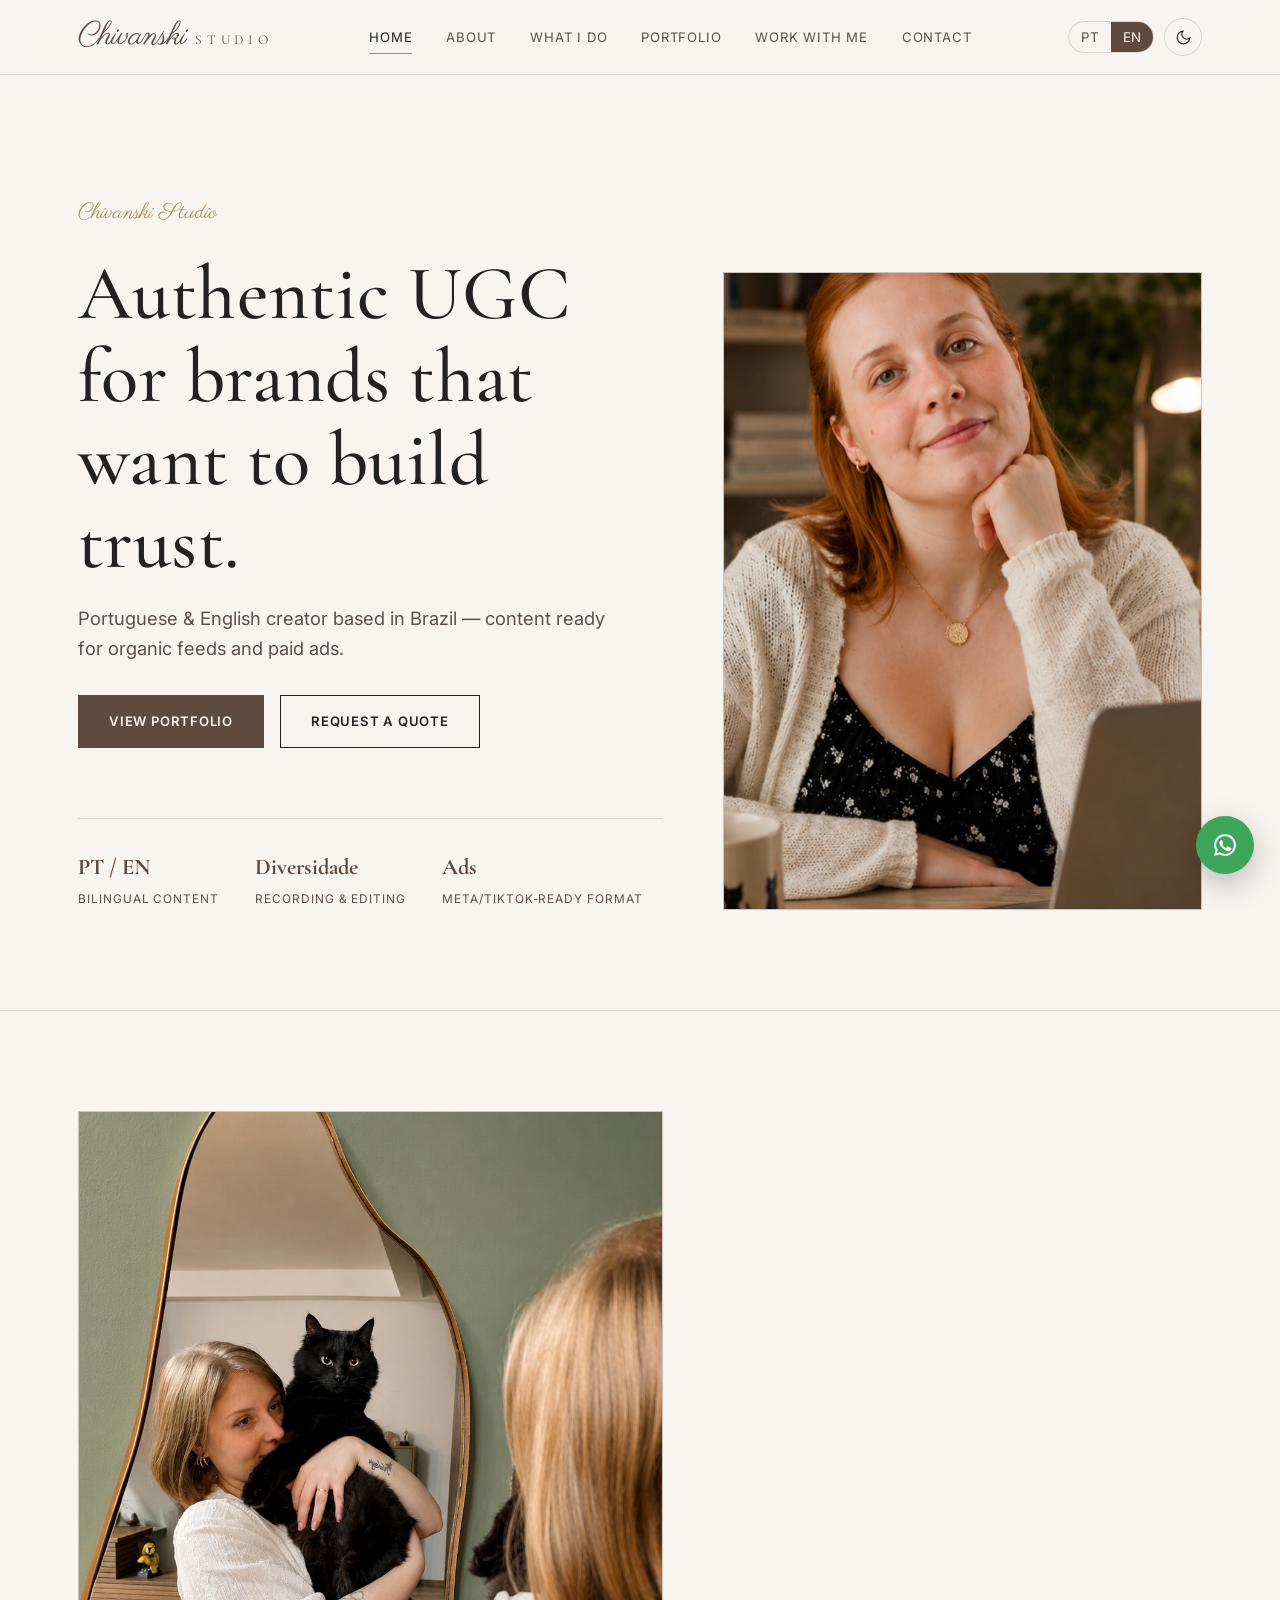
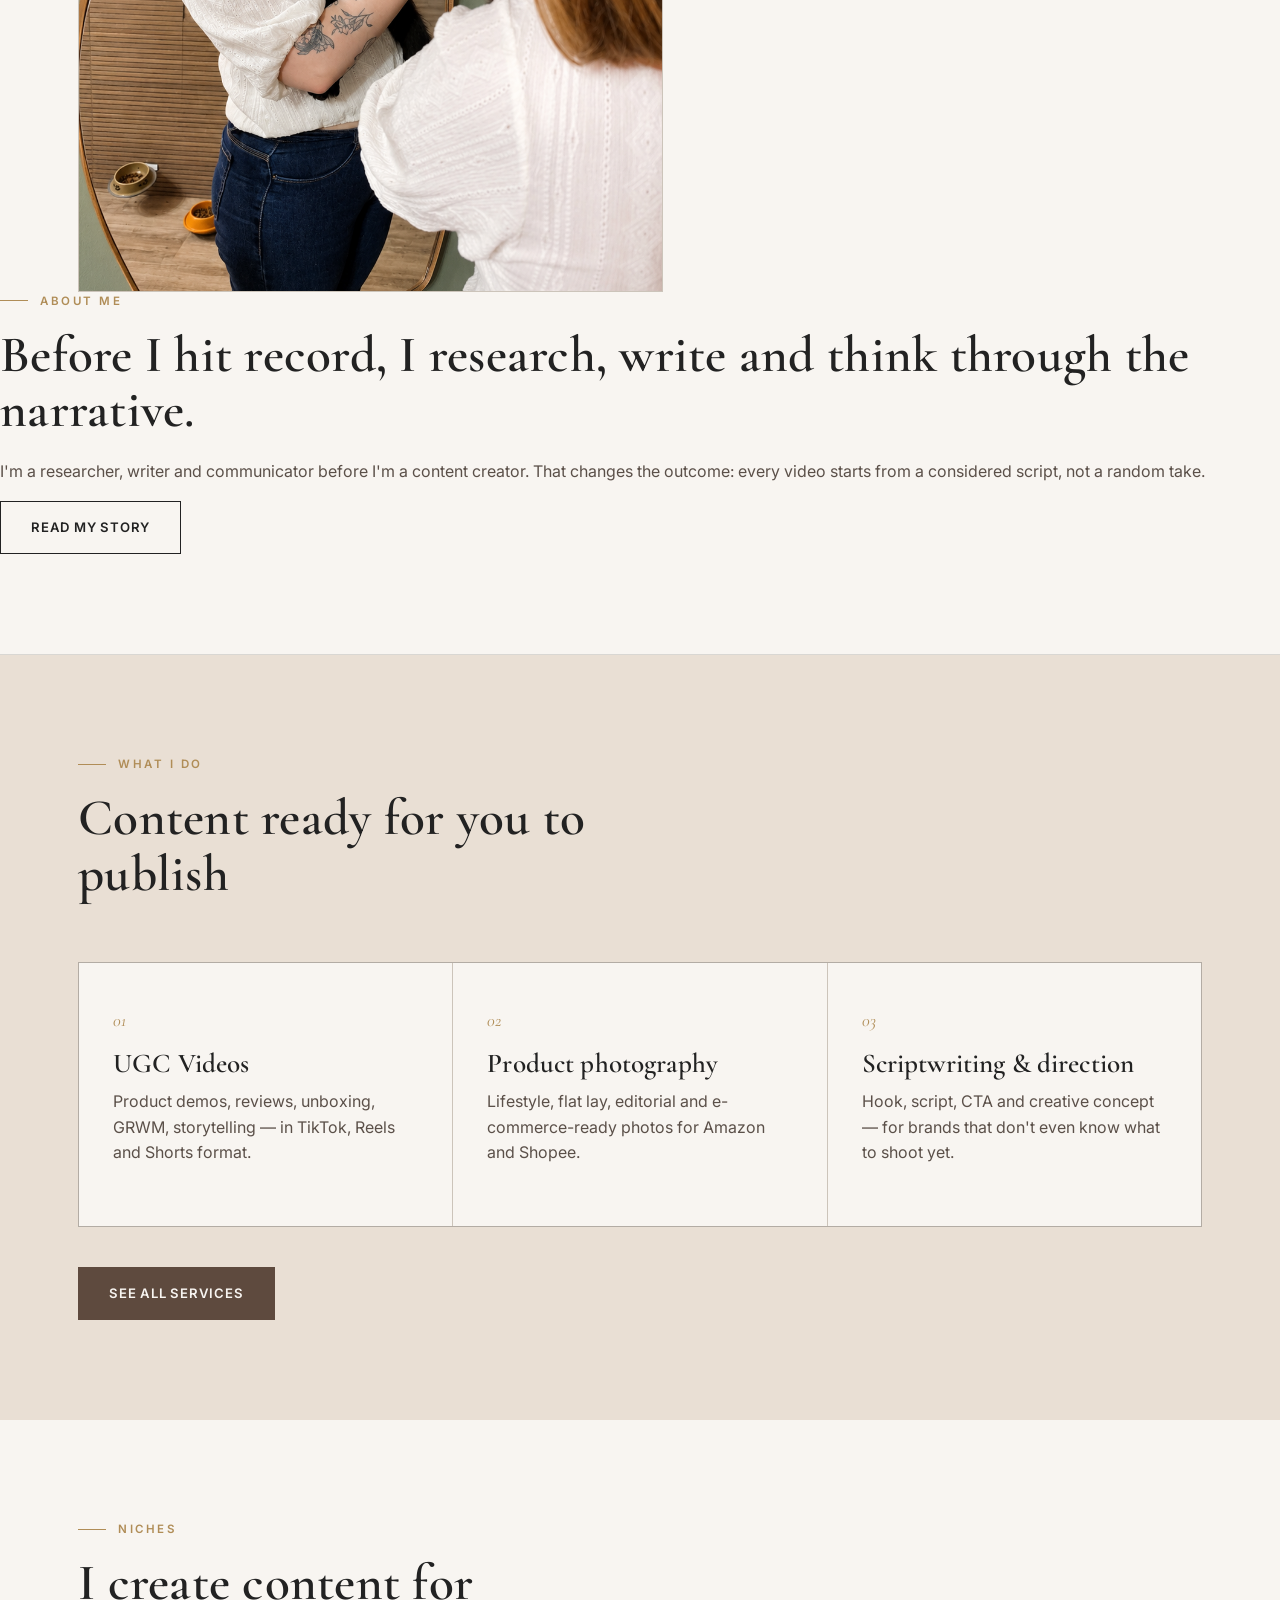
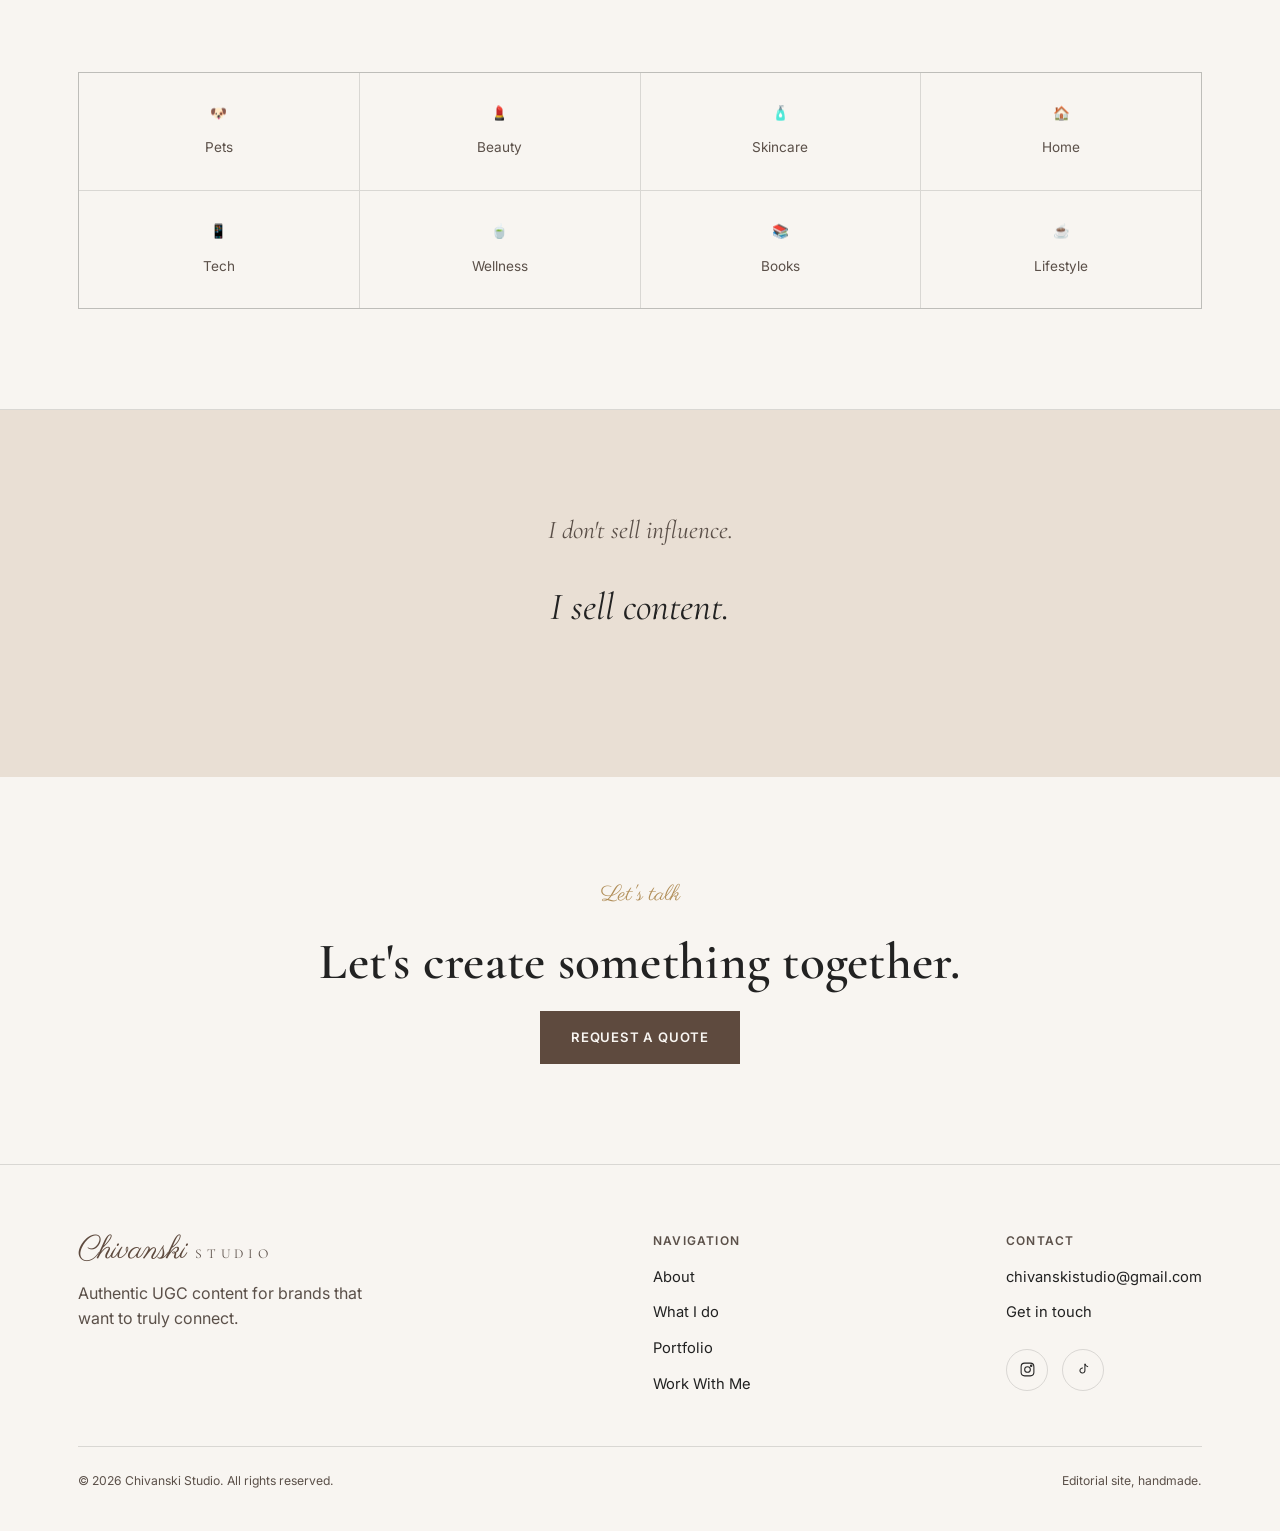
==== commit 01f61da3: "Replace placeholder images and update contact email Updated hero section images and modified contact" ====
--- a/index.html
+++ b/index.html
@@ -60,15 +60,13 @@
         </div>
         <div class="hero-stats">
           <div><strong style="font-size:1.4rem;">PT / EN</strong><span data-pt="Conteúdo bilíngue" data-en="Bilingual content">Conteúdo bilíngue</span></div>
-          <div><strong style="font-size:1.4rem;">4K</strong><span data-pt="Gravação & edição" data-en="Recording & editing">Gravação & edição</span></div>
+          <div><strong style="font-size:1.4rem;">Diversidade</strong><span data-pt="Gravação & edição" data-en="Recording & editing">Gravação & edição</span></div>
           <div><strong style="font-size:1.4rem;">Ads</strong><span data-pt="Formato pronto pra Meta/TikTok" data-en="Meta/TikTok-ready format">Formato pronto pra Meta/TikTok</span></div>
         </div>
       </div>
       <div class="hero-frame reveal">
-        <div class="placeholder-art">
-          <svg viewBox="0 0 24 24" fill="none" stroke="currentColor" stroke-width="1.2"><rect x="3" y="3" width="18" height="18" rx="1"/><circle cx="9" cy="9" r="2"/><path d="m21 15-5-5-9 9"/></svg>
-        </div>
-        <span class="frame-tag" data-pt="substitua por sua foto" data-en="replace with your photo">substitua por sua foto</span>
+        <img src="assets/FOTOS/INDEX1.png" alt="Chivanski Studio" style="width:100%;height:100%;object-fit:cover;">
+      </div>
       </div>
     </div>
   </section>
@@ -78,10 +76,9 @@
   <!-- SOBRE TEASER -->
   <section>
     <div class="container hero-grid" style="align-items:center;">
-      <div class="hero-frame reveal" style="order:2;">
-        <div class="placeholder-art">
-          <svg viewBox="0 0 24 24" fill="none" stroke="currentColor" stroke-width="1.2"><circle cx="12" cy="8" r="4"/><path d="M4 21c1.5-4.5 5-6 8-6s6.5 1.5 8 6"/></svg>
-        </div>
+      <div class="hero-frame reveal">
+        <img src="assets/FOTOS/INDEX2.png" alt="Chivanski Studio" style="width:100%;height:100%;object-fit:cover;">
+      </div>
       </div>
       <div class="reveal">
         <p class="eyebrow" data-pt="Sobre mim" data-en="About me">Sobre mim</p>
@@ -187,7 +184,7 @@
       <div>
         <h4 data-pt="Contato" data-en="Contact">Contato</h4>
         <ul class="colophon-links">
-          <li><a href="mailto:contato@chivanskistudio.com">contato@chivanskistudio.com</a></li>
+          <li><a href="mailto:contato@chivanskistudio.com">chivanskistudio@gmail.com</a></li>
           <li><a href="contact.html" data-pt="Fale comigo" data-en="Get in touch">Fale comigo</a></li>
         </ul>
         <div class="social-row">
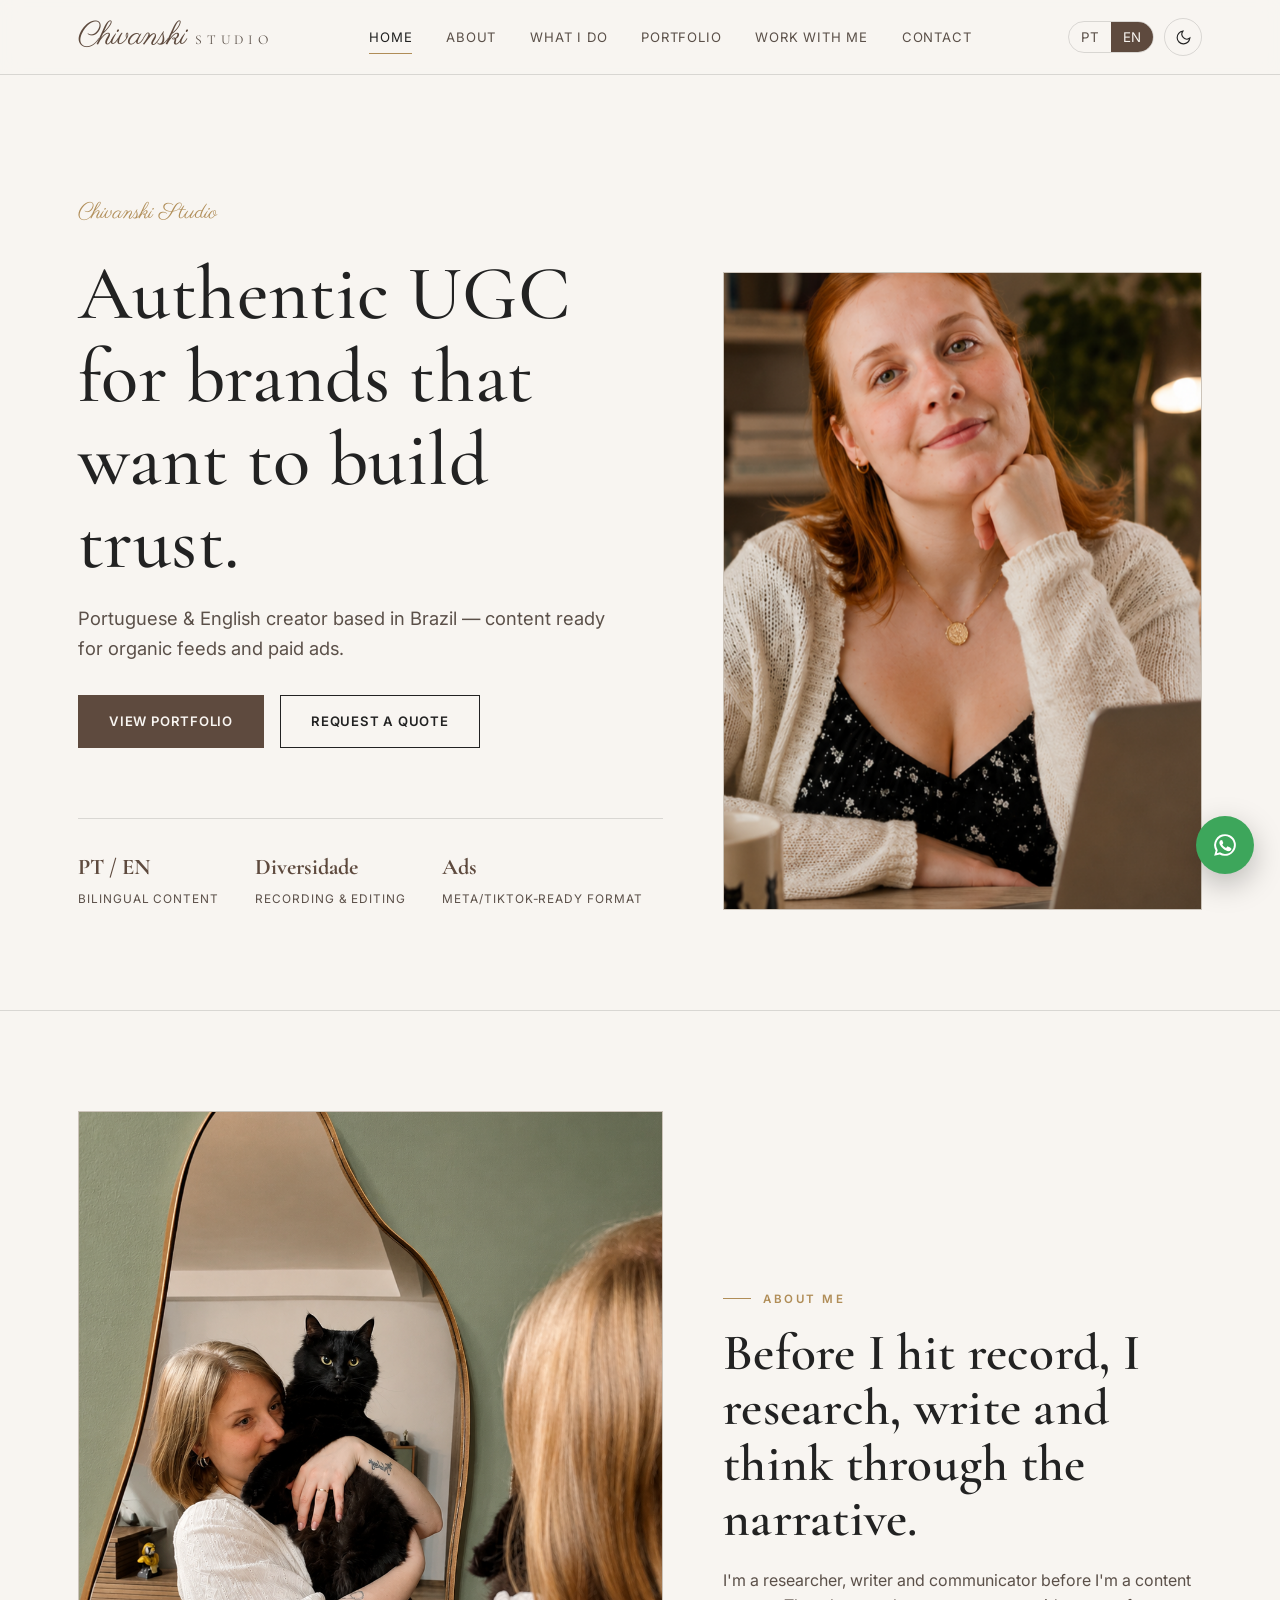
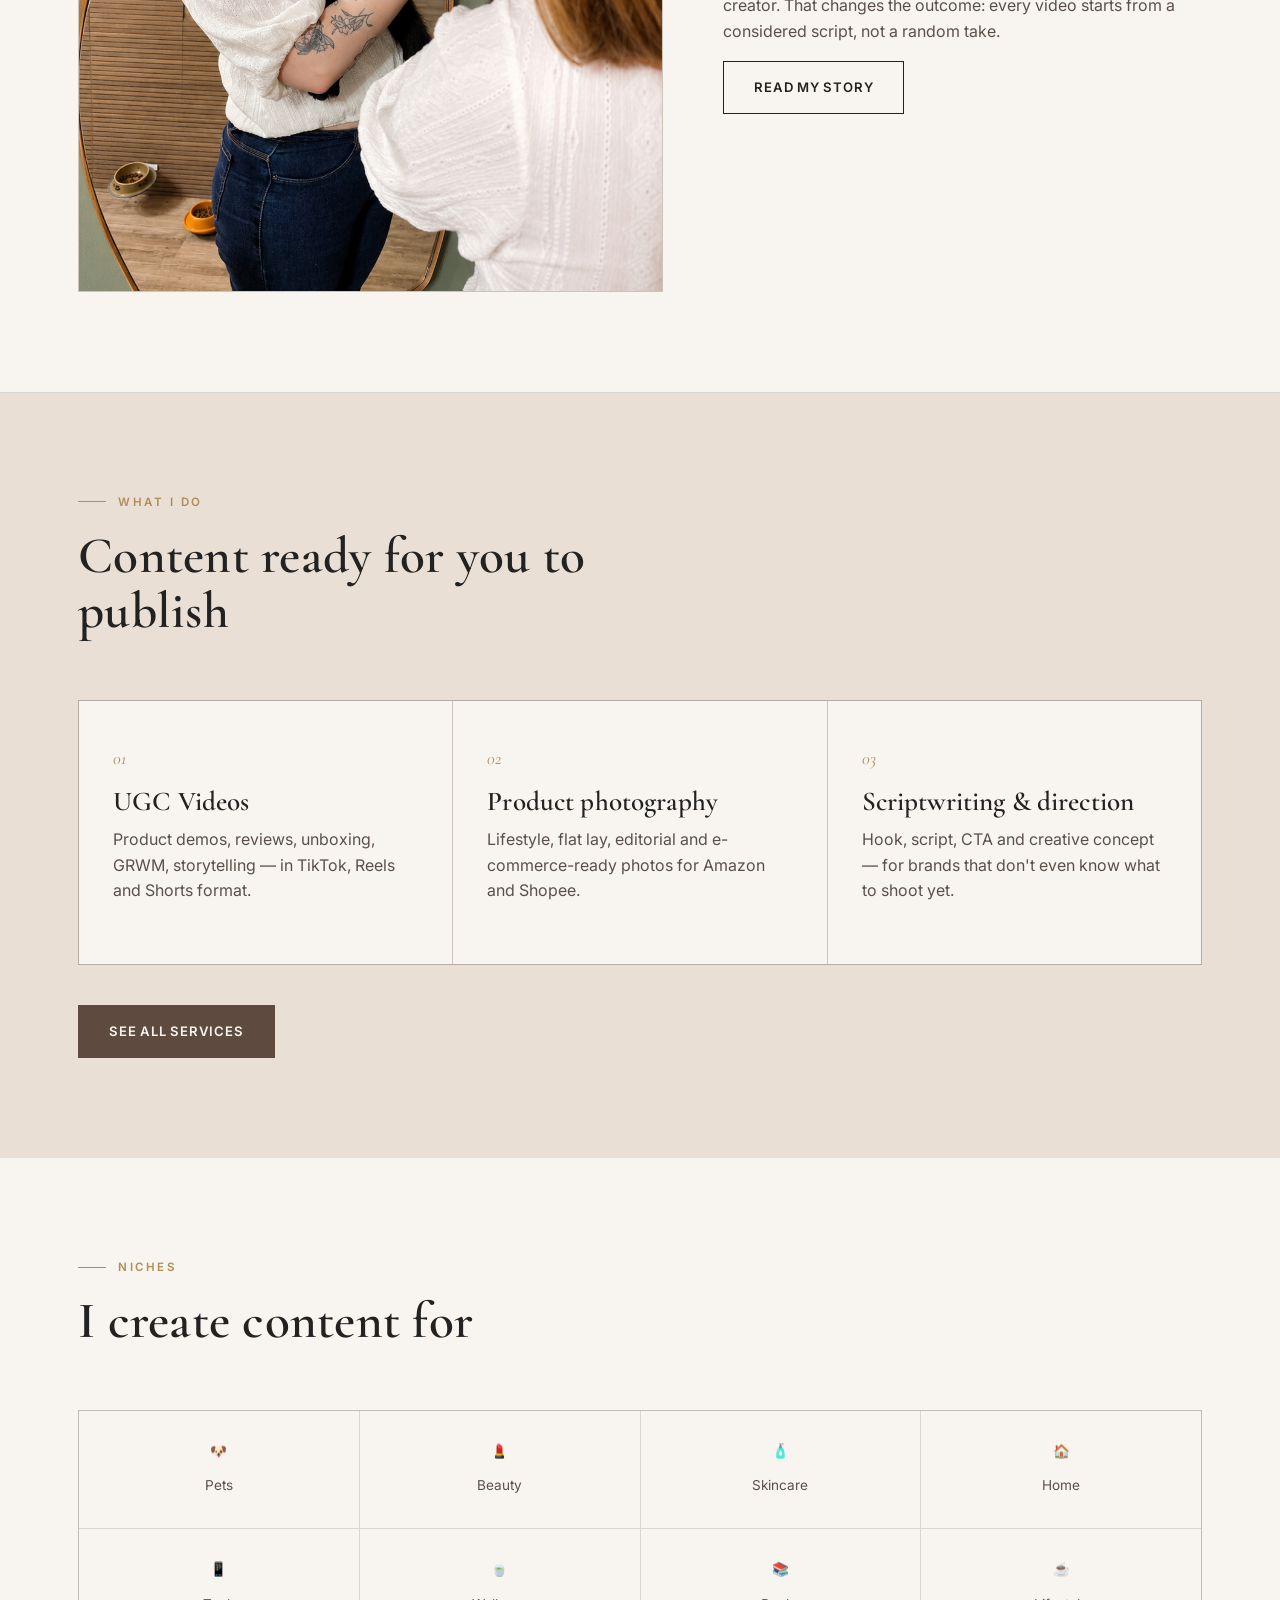
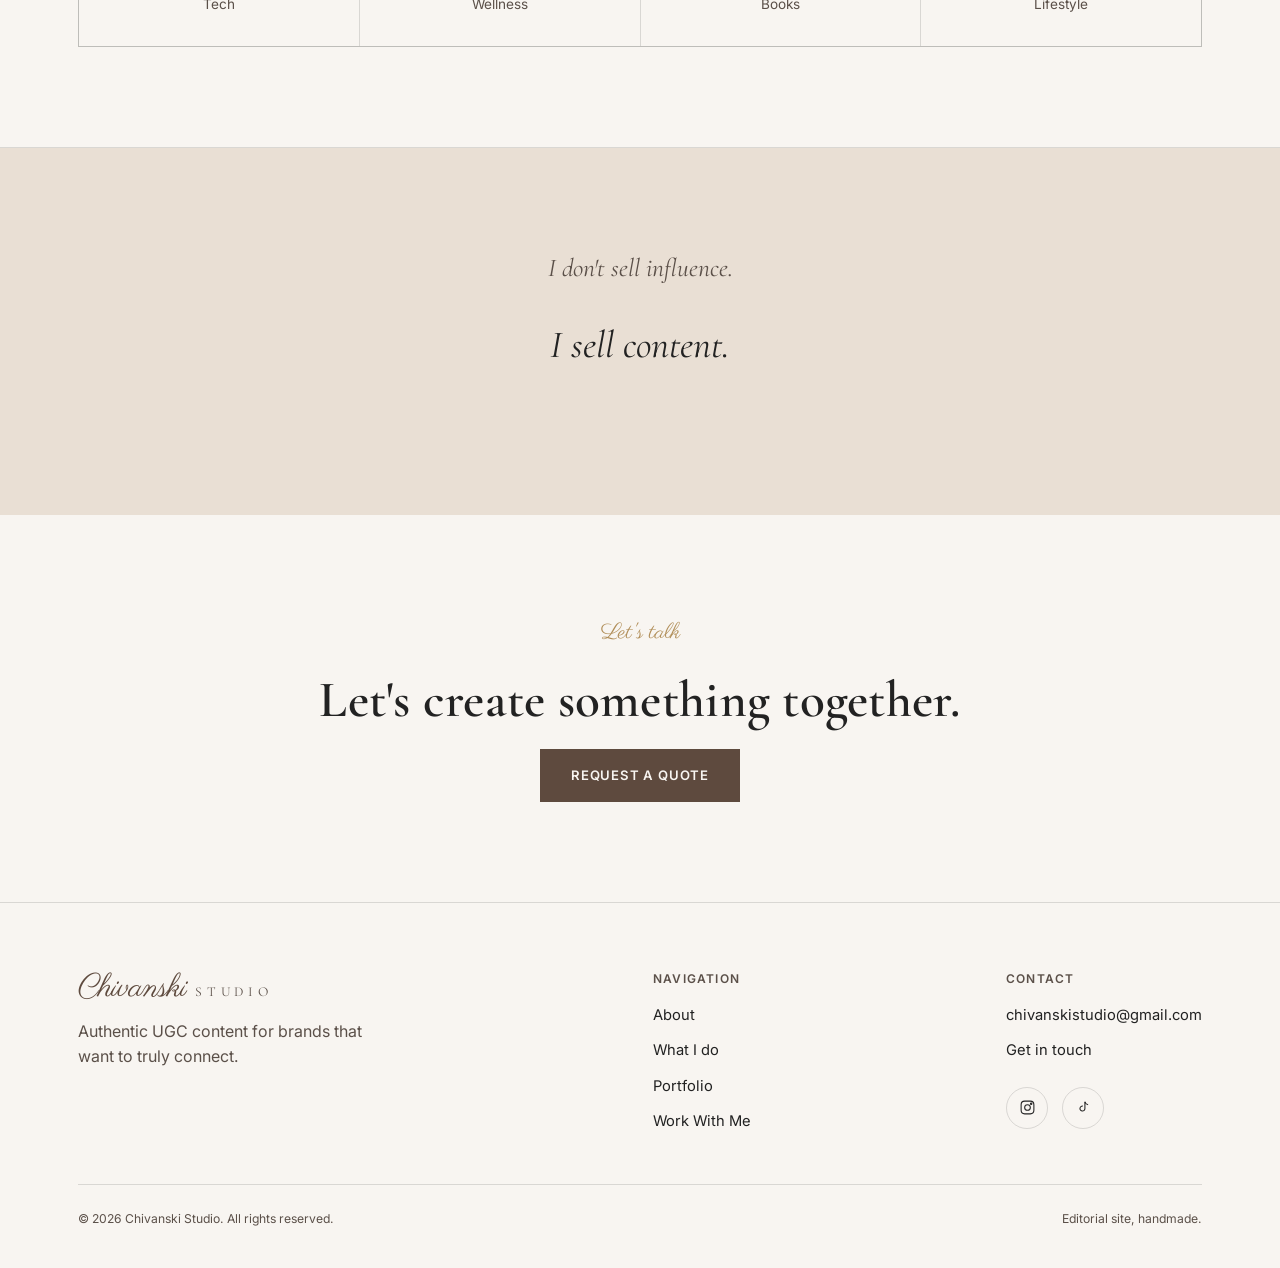
==== commit 447fa8af: "Remove redundant closing div tags in index.html Removed unnecessary closing div tags to clean up the" ====
--- a/index.html
+++ b/index.html
@@ -67,7 +67,6 @@
       <div class="hero-frame reveal">
         <img src="assets/FOTOS/INDEX1.png" alt="Chivanski Studio" style="width:100%;height:100%;object-fit:cover;">
       </div>
-      </div>
     </div>
   </section>
 
@@ -78,7 +77,6 @@
     <div class="container hero-grid" style="align-items:center;">
       <div class="hero-frame reveal">
         <img src="assets/FOTOS/INDEX2.png" alt="Chivanski Studio" style="width:100%;height:100%;object-fit:cover;">
-      </div>
       </div>
       <div class="reveal">
         <p class="eyebrow" data-pt="Sobre mim" data-en="About me">Sobre mim</p>
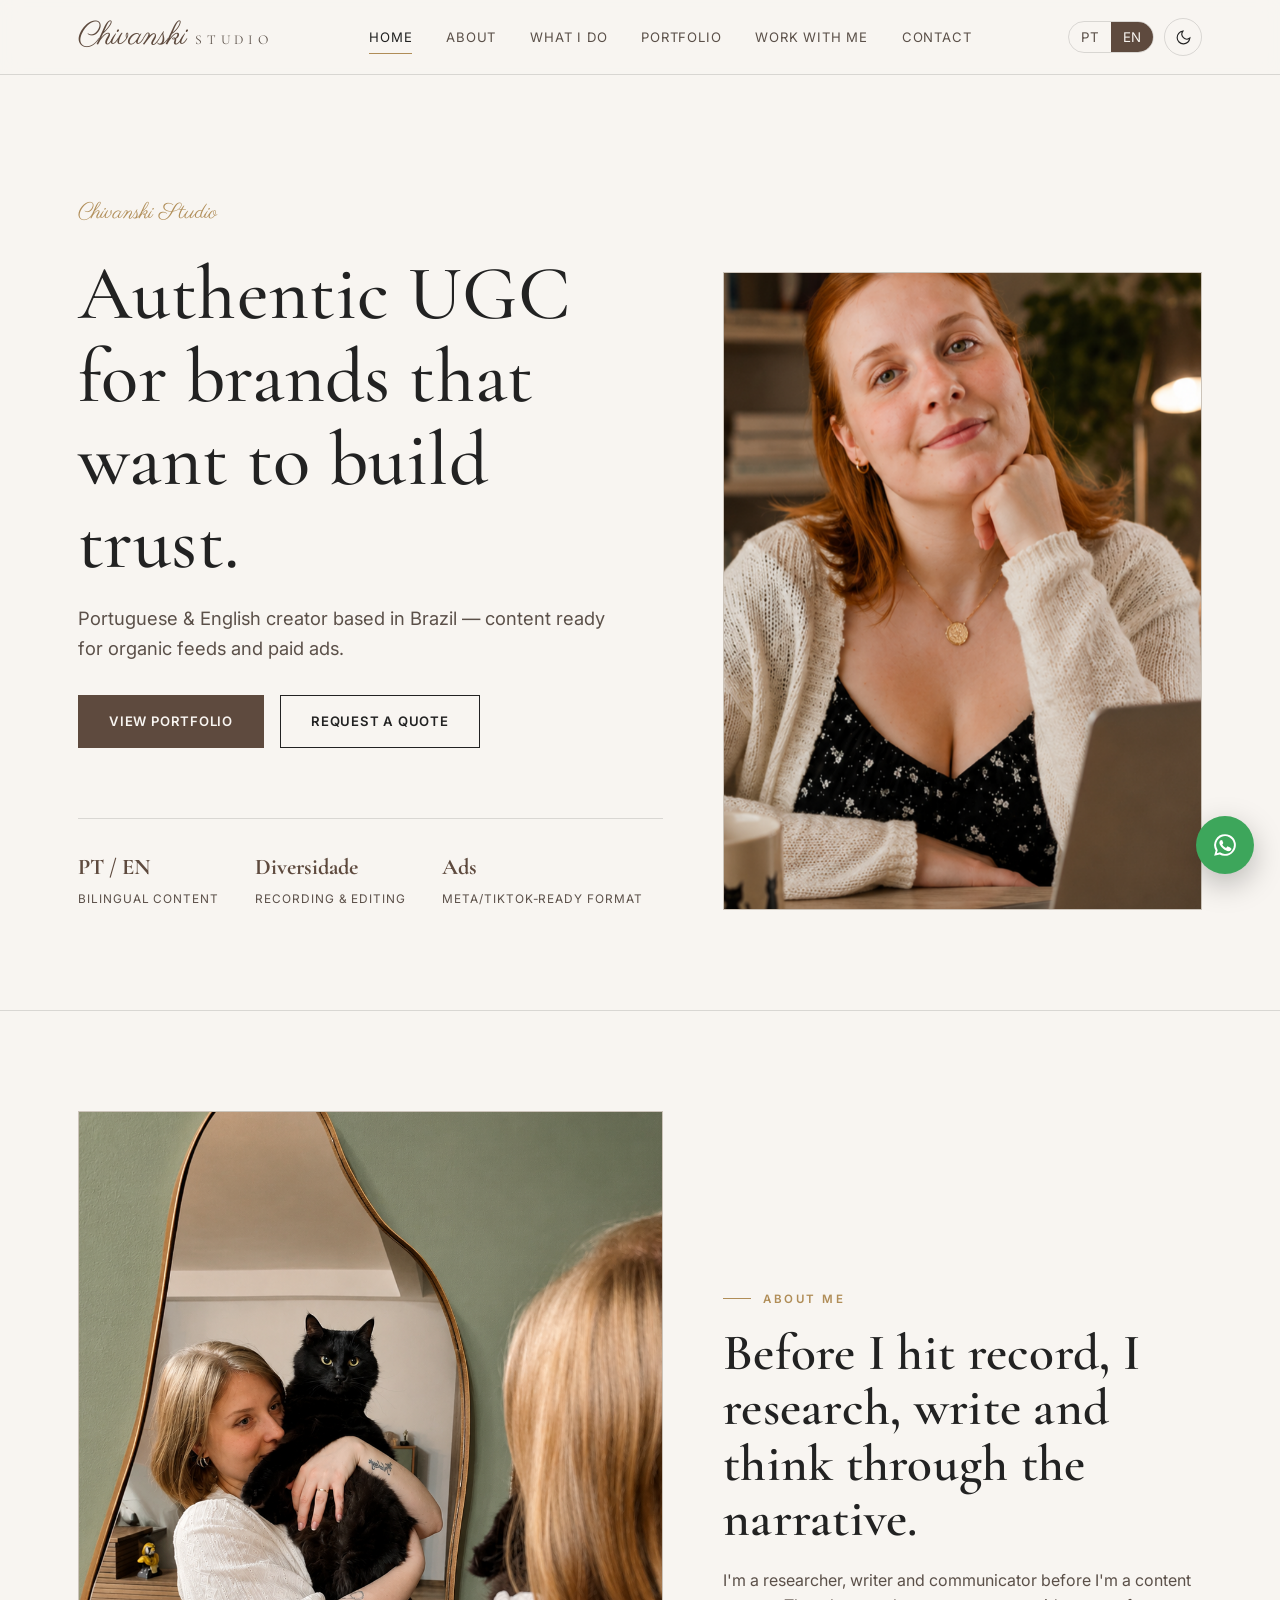
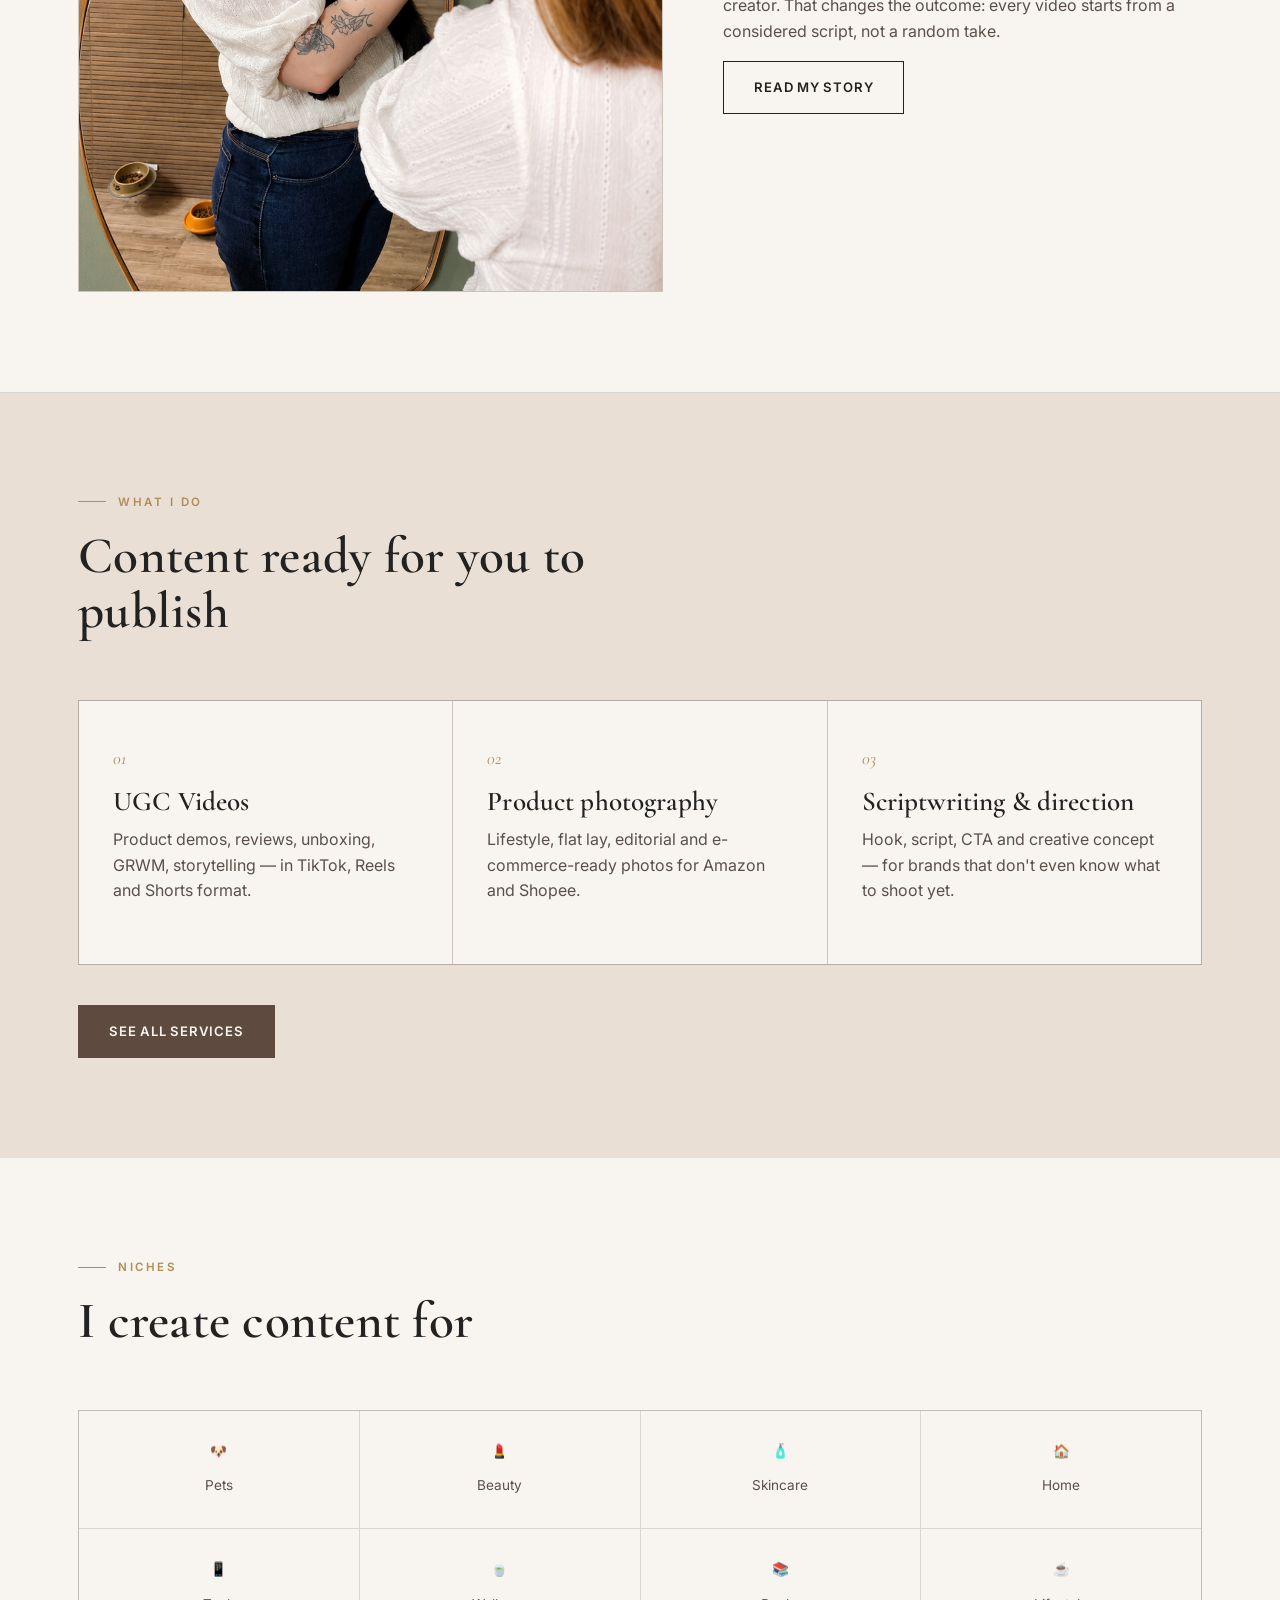
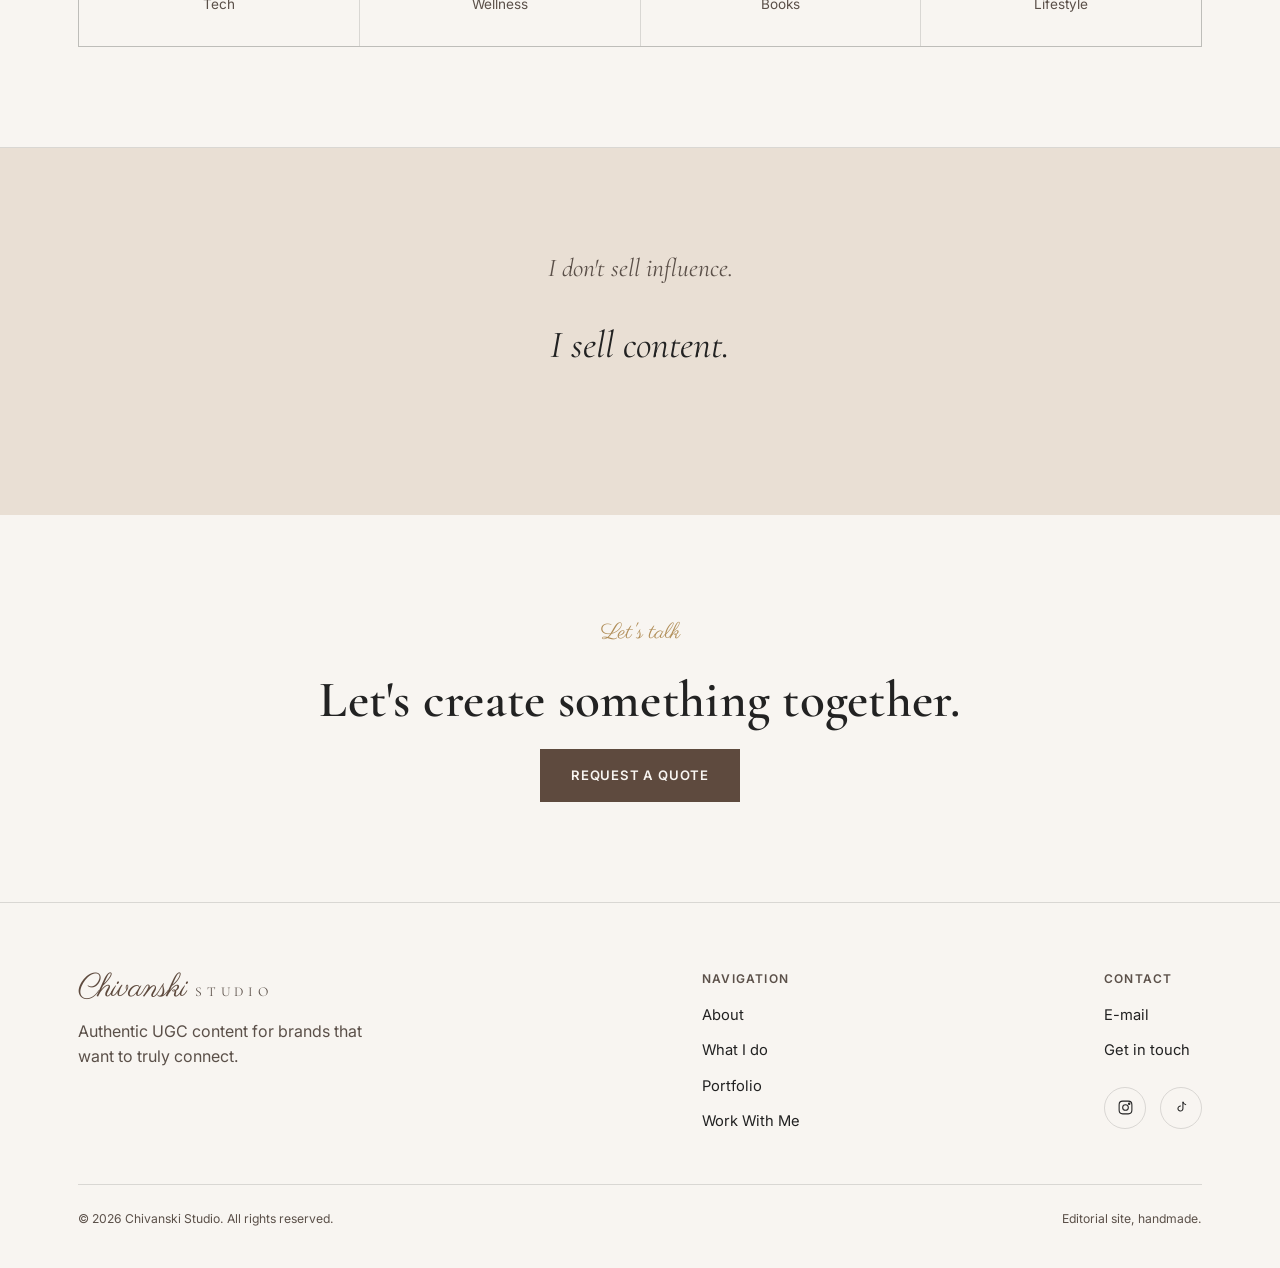
==== commit 06f3dd29: "Update index.html" ====
--- a/index.html
+++ b/index.html
@@ -11,7 +11,7 @@
 <meta property="og:type" content="website">
 <link rel="icon" href="data:,">
 <link rel="preconnect" href="https://fonts.googleapis.com">
-<link rel="stylesheet" href="css/style.css">
+<link rel="stylesheet" href="css/style.css?v=4">
 </head>
 <body>
 
@@ -182,12 +182,12 @@
       <div>
         <h4 data-pt="Contato" data-en="Contact">Contato</h4>
         <ul class="colophon-links">
-          <li><a href="mailto:contato@chivanskistudio.com">chivanskistudio@gmail.com</a></li>
+          <li><a href="mailto:chivanskistudio@gmail.com">E-mail</a></li>
           <li><a href="contact.html" data-pt="Fale comigo" data-en="Get in touch">Fale comigo</a></li>
         </ul>
         <div class="social-row">
-          <a href="#" aria-label="Instagram"><svg viewBox="0 0 24 24" fill="none" stroke="currentColor" stroke-width="1.5"><rect x="3" y="3" width="18" height="18" rx="5"/><circle cx="12" cy="12" r="4"/><circle cx="17.2" cy="6.8" r="1"/></svg></a>
-          <a href="#" aria-label="TikTok"><svg viewBox="0 0 24 24" fill="none" stroke="currentColor" stroke-width="1.5"><path d="M14 4v9.5a3.5 3.5 0 1 1-3-3.46"/><path d="M14 4c.6 2.2 2.3 3.7 4.5 4"/></svg></a>
+          <a href="https://www.instagram.com/chivanskistudio/" aria-label="Instagram"><svg viewBox="0 0 24 24" fill="none" stroke="currentColor" stroke-width="1.5"><rect x="3" y="3" width="18" height="18" rx="5"/><circle cx="12" cy="12" r="4"/><circle cx="17.2" cy="6.8" r="1"/></svg></a>
+          <a href="https://www.tiktok.com/@chivanskistudio" aria-label="TikTok"><svg viewBox="0 0 24 24" fill="none" stroke="currentColor" stroke-width="1.5"><path d="M14 4v9.5a3.5 3.5 0 1 1-3-3.46"/><path d="M14 4c.6 2.2 2.3 3.7 4.5 4"/></svg></a>
         </div>
       </div>
     </div>
@@ -198,7 +198,7 @@
   </div>
 </footer>
 
-<a class="wa-float" href="https://wa.me/5500000000000?text=Oi%20Chivanski!%20Vim%20do%20seu%20site%20e%20quero%20conversar%20sobre%20um%20projeto." target="_blank" rel="noopener" aria-label="WhatsApp">
+<a class="wa-float" href="https://wa.me/555399454528?text=Oi%20Chivanski!%20Vim%20do%20seu%20site%20e%20quero%20conversar%20sobre%20um%20projeto." target="_blank" rel="noopener" aria-label="WhatsApp">
   <svg viewBox="0 0 24 24" fill="currentColor"><path d="M12 2a10 10 0 0 0-8.6 15.1L2 22l5.1-1.3A10 10 0 1 0 12 2Zm0 18.2a8.2 8.2 0 0 1-4.2-1.2l-.3-.2-3 .8.8-2.9-.2-.3A8.2 8.2 0 1 1 12 20.2Zm4.5-6.1c-.2-.1-1.5-.7-1.7-.8-.2-.1-.4-.1-.6.1-.2.2-.6.8-.8 1-.1.2-.3.2-.6.1-.2-.1-1-.4-1.9-1.2-.7-.6-1.2-1.4-1.3-1.6-.1-.2 0-.4.1-.5.1-.1.2-.3.4-.4.1-.2.2-.3.2-.5.1-.2 0-.4 0-.5s-.6-1.4-.8-1.9c-.2-.5-.4-.4-.6-.4h-.5c-.2 0-.5.1-.7.3-.2.2-.9.9-.9 2.2s1 2.6 1.1 2.7c.1.2 2 3 4.7 4.2.7.3 1.2.5 1.6.6.7.2 1.3.2 1.8.1.5-.1 1.5-.6 1.7-1.2.2-.6.2-1.1.2-1.2-.1-.1-.3-.2-.5-.3Z"/></svg>
 </a>
 
--- a/css/style.css
+++ b/css/style.css
@@ -290,6 +290,9 @@
   transform-origin:left center;
   transition:transform .9s cubic-bezier(.65,0,.35,1);
 }
+.flip-page.full-bleed{ display:block; padding:0; background:#000; }
+.flip-page.full-bleed img{ width:100%; height:100%; object-fit:cover; display:block; }
+.flipbook-stage.full-bleed-mode{ aspect-ratio:16/9; }
 .flip-page.turned{ transform:rotateY(-180deg); }
 .flip-page .page-side{ padding:44px; display:flex; flex-direction:column; justify-content:center; }
 .flip-page .page-side.left{ border-right:1px solid var(--line); }
@@ -448,6 +451,15 @@
 .filter-btn:hover{ border-color:var(--accent); color:var(--ink); }
 .filter-btn.active{ background:var(--brand); border-color:var(--brand); color:var(--bg); }
 .gallery-item.is-hidden{ display:none; }
+
+/* =============== Empty state (gallery under construction) =============== */
+.empty-state{
+  max-width:560px; margin:0 auto; text-align:center; padding:60px 40px;
+  border:1px dashed var(--line); background:var(--surface);
+}
+.empty-state svg{ color:var(--accent); margin-bottom:18px; }
+.empty-state h3{ margin-bottom:10px; }
+.empty-state p{ margin-bottom:24px; }
 
 /* =============== WhatsApp float =============== */
 .wa-float{
